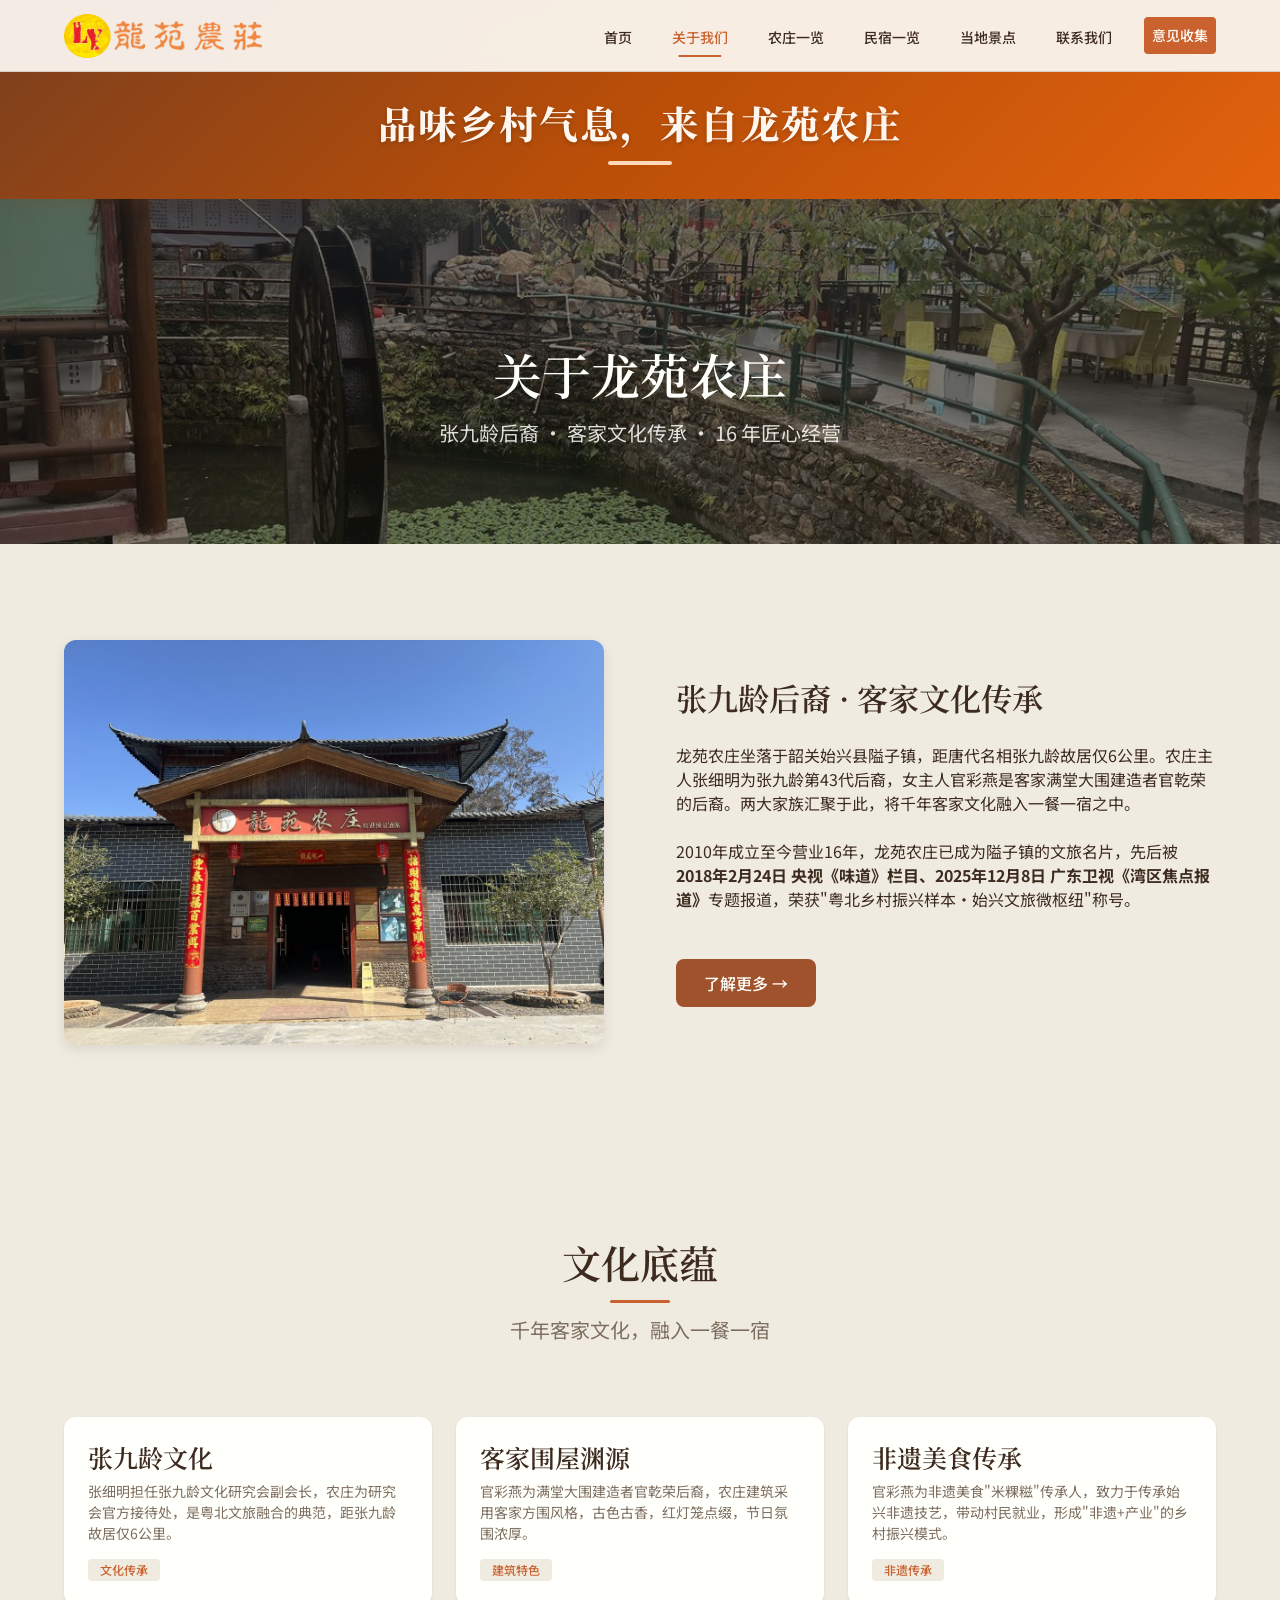
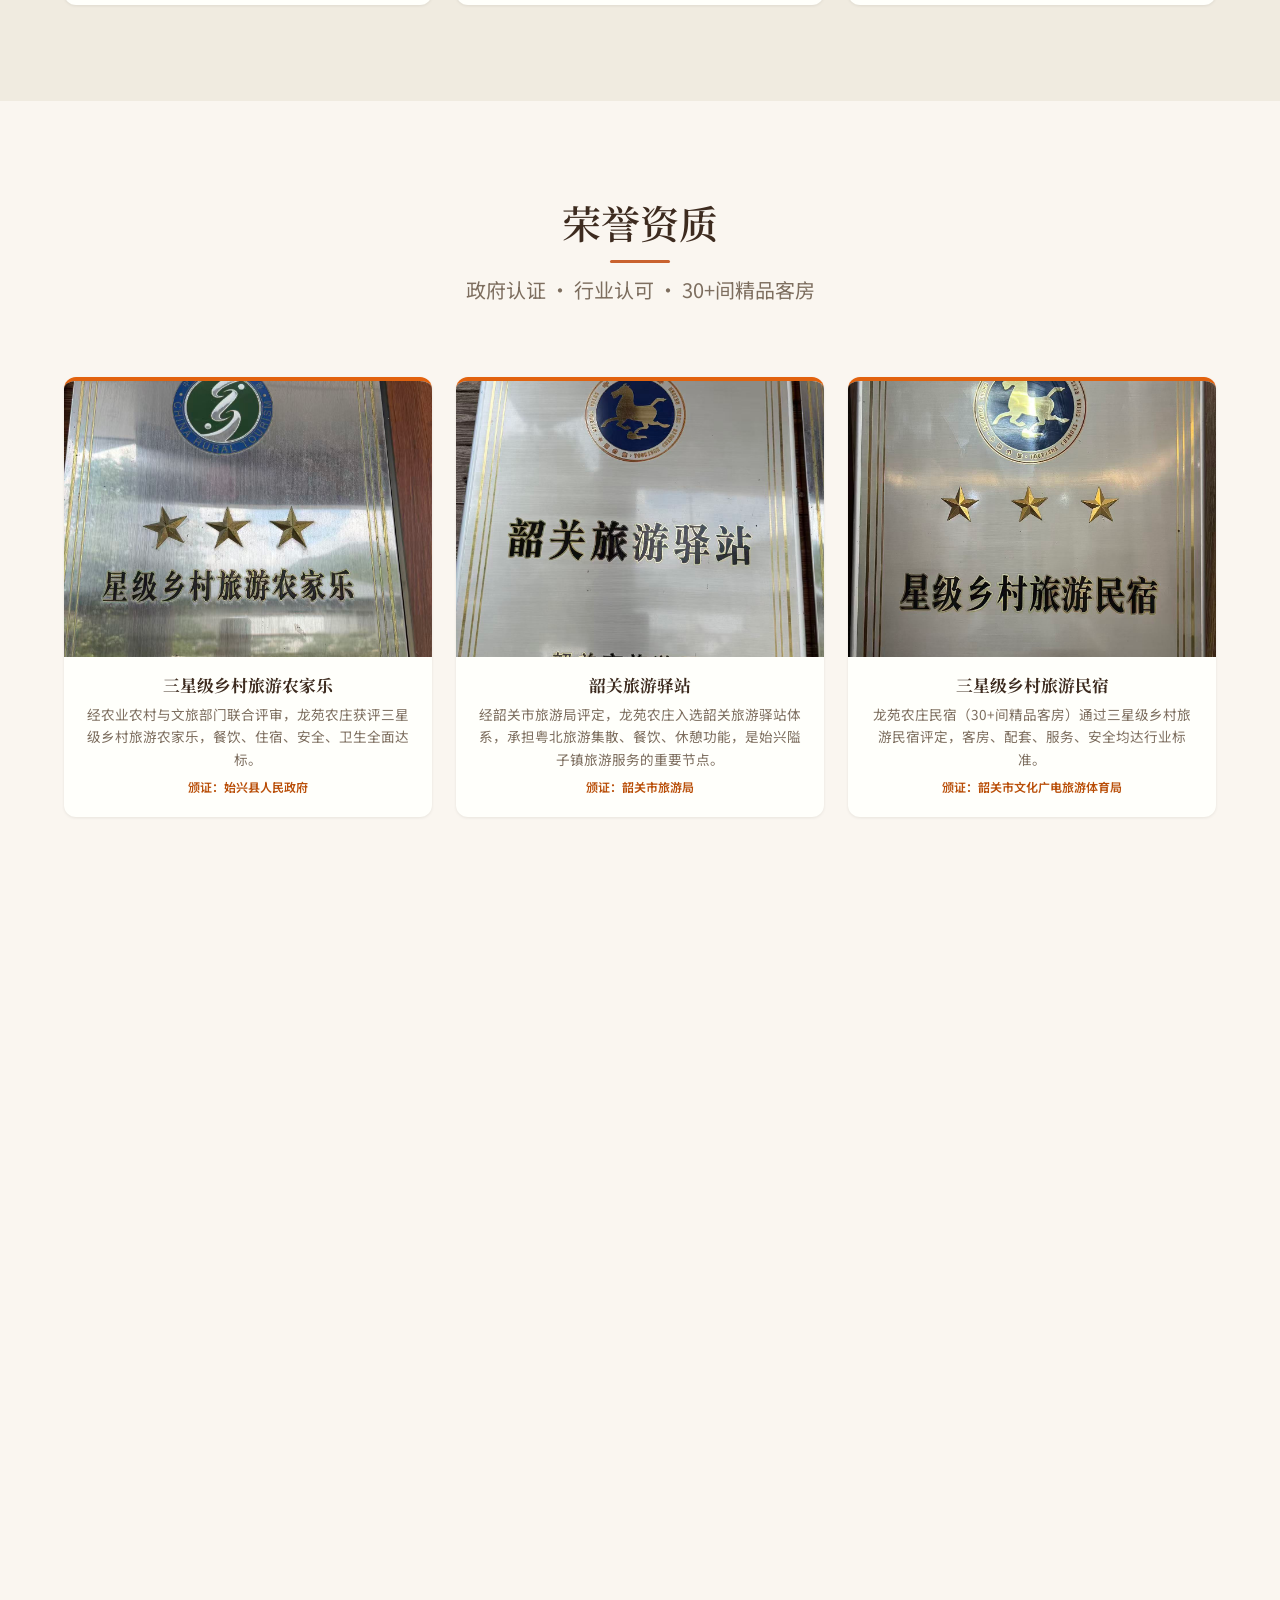
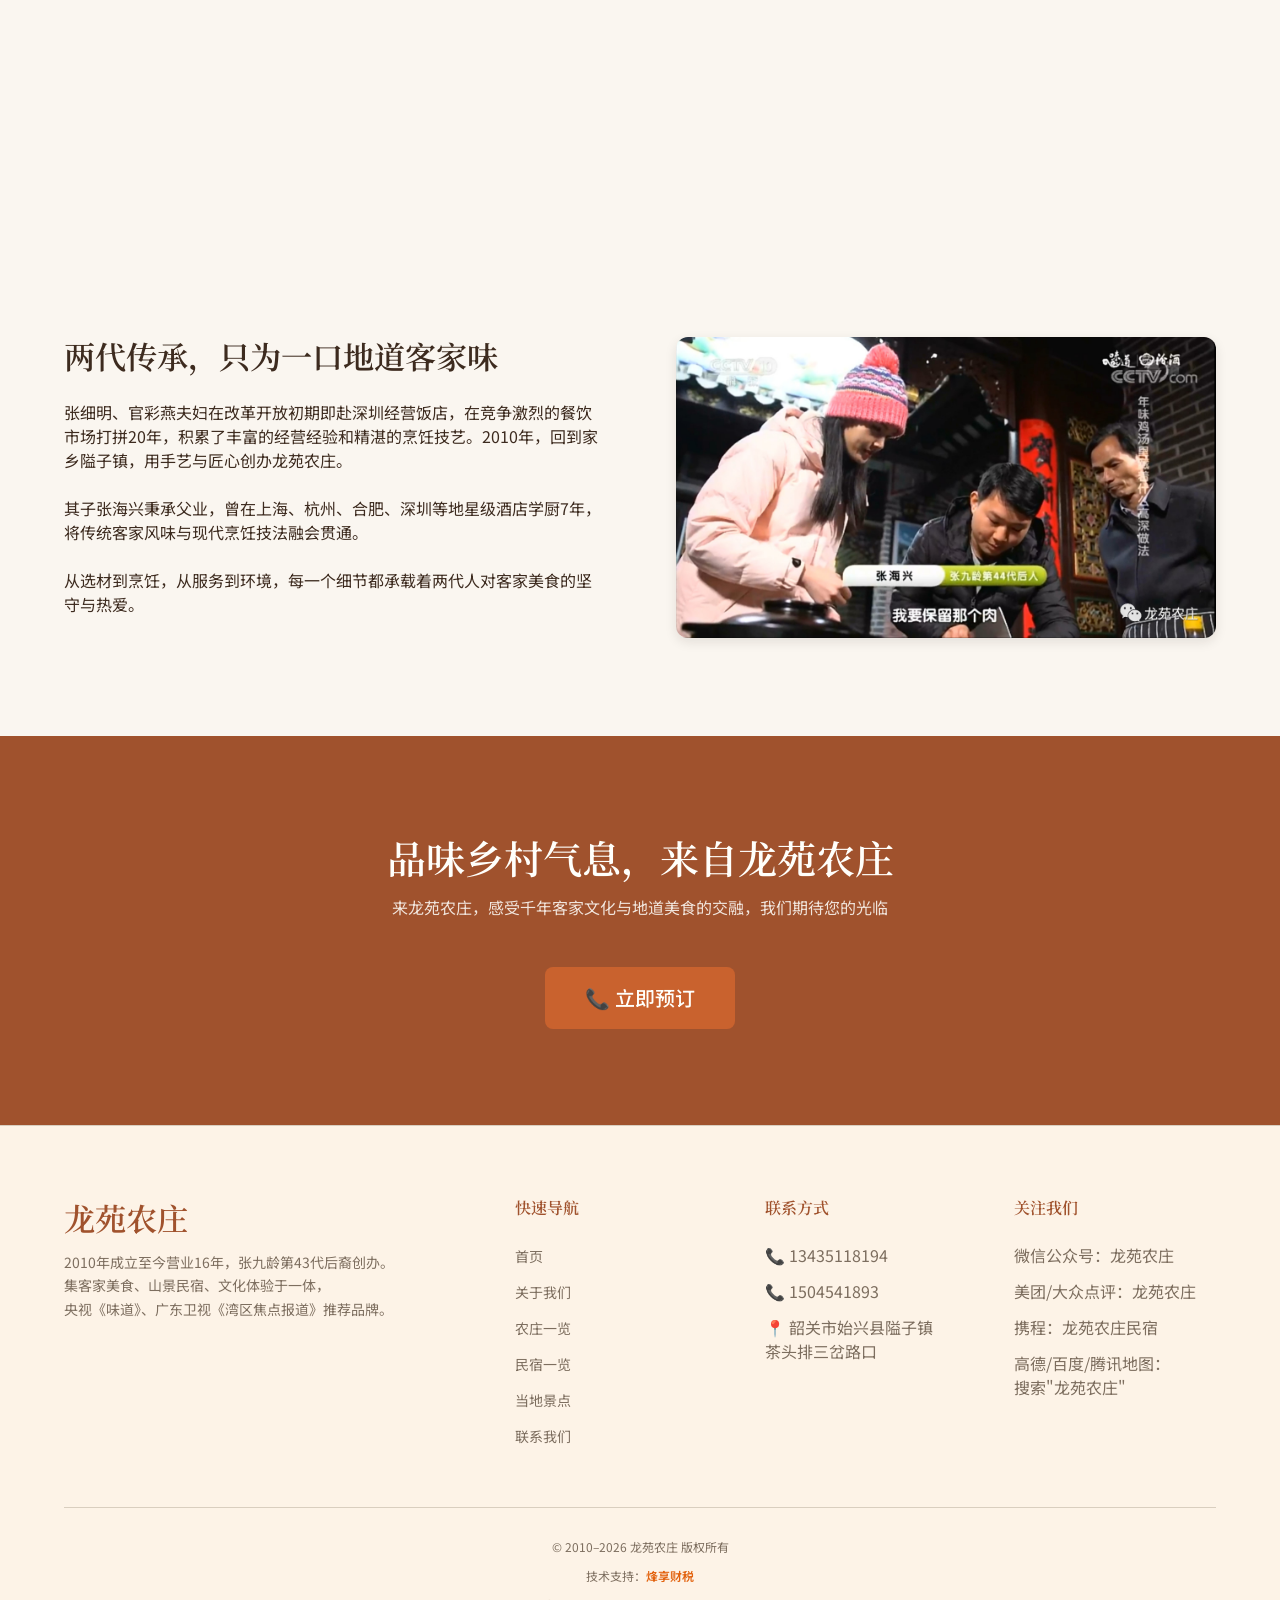
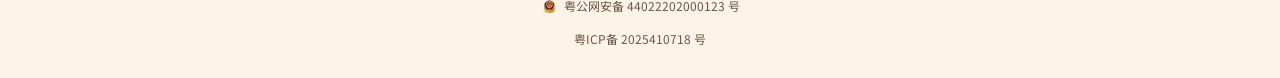
==== about.html @ e8c621ae "龙苑农庄官网 V2.0.1.20260827 终版部署包" ====
<!DOCTYPE html>
<html lang="zh-CN">
<head>
 <meta charset="UTF-8">
 <meta name="viewport" content="width=device-width, initial-scale=1.0">
 <title>关于我们 — 龙苑农庄 | 张九龄后裔 · 客家文化传承 · 16 年匠心经营</title>
 <meta name="description" content="龙苑农庄成立于2010年，由张九龄第43代后裔张细明与满堂大围建造者官乾荣后裔官彩燕夫妇创办。央视《味道》推荐，8000㎡占地，16年匠心经营，客家美食非遗传承。">
 <meta name="keywords" content="龙苑农庄,关于我们,张九龄后裔,官彩燕,张细明,客家文化,满堂大围,非遗美食,米粿糍,韶关始兴">
 <link rel="icon" type="image/x-icon" href="images/logo/logo-icon.png">
 <link rel="stylesheet" href="css/style.css">
 <!-- v2 优化增强样式 -->
 <link rel="stylesheet" href="css/v2-enhancements.css">
 <link rel="canonical" href="https://www.longyuannongzhuang.com/about.html">
 <link rel="llms-txt" href="llms.txt" type="text/plain">
 <!-- Open Graph -->
 <meta property="og:title" content="关于我们 — 龙苑农庄 | 张九龄后裔 · 客家文化传承">
 <meta property="og:description" content="龙苑农庄由张九龄第43代后裔夫妇创办，16年匠心经营，央视《味道》推荐品牌。">
 <meta property="og:image" content="images/farm/farm-exterior.jpg">
 <meta property="og:type" content="website">
 <!-- Structured Data (v2 增强) -->
 <script type="application/ld+json">
 {
  "@context": "https://schema.org",
  "@graph": [
   {
    "@type": "Organization",
    "@id": "https://www.longyuannongzhuang.com/#business",
    "name": "龙苑农庄",
    "url": "https://www.longyuannongzhuang.com/about.html",
    "description": "龙苑农庄位于韶关始兴县隘子镇，集客家美食餐饮与精品民宿于一体，由张九龄第43代后裔张细明夫妇创办。",
    "foundingDate": "2010",
    "founder": [
     { "@type": "Person", "name": "张细明", "description": "张九龄第43代后裔，龙苑农庄创办人" },
     { "@type": "Person", "name": "官彩燕", "description": "满堂大围建造者官乾荣后裔，非遗美食米粿糍传承人" }
    ],
    "address": {
     "@type": "PostalAddress",
     "streetAddress": "隘子镇茶头排三岔路口往司前方向50米",
     "addressLocality": "始兴县",
     "addressRegion": "广东省",
     "postalCode": "512500",
     "addressCountry": "CN"
    },
    "telephone": "+86-13435118194",
    "image": "https://www.longyuannongzhuang.com/images/farm/farm-exterior.jpg",
    "areaServed": "韶关始兴县隘子镇",
    "award": ["央视《味道》栏目推荐品牌", "韶州客家菜特色店"]
   },
   {
    "@type": "BreadcrumbList",
    "itemListElement": [
     { "@type": "ListItem", "position": 1, "name": "首页", "item": "https://www.longyuannongzhuang.com/" },
     { "@type": "ListItem", "position": 2, "name": "关于我们", "item": "https://www.longyuannongzhuang.com/about.html" }
    ]
   }
  ]
 }
 </script>
</head>
<body>

 <!-- Navigation -->
 <nav class="nav" role="navigation" aria-label="主导航">
  <div class="container nav-inner">
   <a href="index.html" class="nav-logo" aria-label="龙苑农庄首页">
    <img src="images/logo/logo.png" alt="龙苑农庄" width="180" height="44">
   </a>
   <button class="nav-toggle" aria-label="菜单" aria-expanded="false">
    <span></span><span></span><span></span>
   </button>
   <ul class="nav-links" role="menubar">
    <li role="none"><a href="index.html" role="menuitem">首页</a></li>
    <li role="none"><a href="about.html" class="active" role="menuitem">关于我们</a></li>
    <li role="none"><a href="farm.html" role="menuitem">农庄一览</a></li>
    <li role="none"><a href="homestay.html" role="menuitem">民宿一览</a></li>
    <li role="none"><a href="attractions.html" role="menuitem">当地景点</a></li>
    <li role="none"><a href="contact.html" role="menuitem">联系我们</a></li>
    <li role="none"><a href="contact.html" class="nav-cta">意见收集</a></li>
   </ul>
  </div>
 </nav>

 <!-- 品牌口号条：贯穿全站 -->
 <section class="slogan-banner" aria-label="品牌口号">
  <div class="container">
   <p class="slogan-text">品味乡村气息，来自龙苑农庄</p>
  </div>
 </section>


 <!-- Page Header BG -->
 <section class="page-header-bg" style="background-image: url('images/farm/farm-pond.jpg')" aria-label="页面头部">
  <div class="container">
   <h1 class="page-title">关于龙苑农庄</h1>
   <p class="page-subtitle">张九龄后裔 · 客家文化传承 · 16 年匠心经营</p>
  </div>
 </section>

 <!-- ═══ 复用首页"张九龄后裔·客家文化传承"两栏（v11 round） ═══ -->
 <section class="section section-alt fade-in" aria-label="张九龄后裔客家文化传承">
  <div class="container">
   <div class="two-col">
    <div class="two-col-img">
     <img src="images/farm/farm-exterior.jpg" alt="龙苑农庄门面" loading="lazy" width="600" height="450">
    </div>
    <div class="two-col-content">
     <h2>张九龄后裔 · 客家文化传承</h2>
     <p>龙苑农庄坐落于韶关始兴县隘子镇，距唐代名相张九龄故居仅6公里。农庄主人张细明为张九龄第43代后裔，女主人官彩燕是客家满堂大围建造者官乾荣的后裔。两大家族汇聚于此，将千年客家文化融入一餐一宿之中。</p>
     <p>2010年成立至今营业16年，龙苑农庄已成为隘子镇的文旅名片，先后被 <strong>2018年2月24日 央视《味道》栏目、2025年12月8日 广东卫视《湾区焦点报道》</strong>专题报道，荣获"粤北乡村振兴样本·始兴文旅微枢纽"称号。</p>
     <a href="about.html" class="btn btn-secondary mt-md">了解更多 →</a>
    </div>
   </div>
  </div>
 </section>
 <!-- 文化底蕴 -->
 <section class="section section-alt fade-in" aria-label="文化底蕴">
  <div class="container">
   <div class="section-header">
    <h2>文化底蕴</h2>
    <span class="section-divider"></span>
    <p>千年客家文化，融入一餐一宿</p>
   </div>
   <div class="features-grid stagger-children">
    <div class="feature-card">
     <div class="feature-card-body">
      <h3>张九龄文化</h3>
      <p>张细明担任张九龄文化研究会副会长，农庄为研究会官方接待处，是粤北文旅融合的典范，距张九龄故居仅6公里。</p>
      <span class="feature-card-tag">文化传承</span>
     </div>
    </div>
    <div class="feature-card">
     <div class="feature-card-body">
      <h3>客家围屋渊源</h3>
      <p>官彩燕为满堂大围建造者官乾荣后裔，农庄建筑采用客家方围风格，古色古香，红灯笼点缀，节日氛围浓厚。</p>
      <span class="feature-card-tag">建筑特色</span>
     </div>
    </div>
    <div class="feature-card">
     <div class="feature-card-body">
      <h3>非遗美食传承</h3>
      <p>官彩燕为非遗美食"米粿糍"传承人，致力于传承始兴非遗技艺，带动村民就业，形成"非遗+产业"的乡村振兴模式。</p>
      <span class="feature-card-tag">非遗传承</span>
     </div>
    </div>
   </div>
  </div>
 </section>


 <!-- 荣誉资质（复用首页 3 张奖牌版式，v11 round） -->
 <section class="section fade-in" aria-label="荣誉资质">
  <div class="container">
   <div class="section-header">
    <h2>荣誉资质</h2>
    <span class="section-divider"></span>
    <p>政府认证 · 行业认可 · 30+间精品客房</p>
   </div>
   <div class="honor-grid">
    <div class="honor-item">
     <img class="honor-img" src="images/honors/honor-3star-farm.jpg" alt="三星级乡村旅游农家乐" loading="lazy">
     <div class="honor-item-body">
      <h4>三星级乡村旅游农家乐</h4>
      <p>经农业农村与文旅部门联合评审，龙苑农庄获评三星级乡村旅游农家乐，餐饮、住宿、安全、卫生全面达标。</p>
      <span class="honor-issuer">颁证：始兴县人民政府</span>
     </div>
    </div>
    <div class="honor-item">
     <img class="honor-img" src="images/honors/honor-shaoguan-station.jpg" alt="韶关旅游驿站" loading="lazy">
     <div class="honor-item-body">
      <h4>韶关旅游驿站</h4>
      <p>经韶关市旅游局评定，龙苑农庄入选韶关旅游驿站体系，承担粤北旅游集散、餐饮、休憩功能，是始兴隘子镇旅游服务的重要节点。</p>
      <span class="honor-issuer">颁证：韶关市旅游局</span>
     </div>
    </div>
    <div class="honor-item">
     <img class="honor-img" src="images/honors/honor-3star-homestay.jpg" alt="三星级乡村旅游民宿" loading="lazy">
     <div class="honor-item-body">
      <h4>三星级乡村旅游民宿</h4>
      <p>龙苑农庄民宿（30+间精品客房）通过三星级乡村旅游民宿评定，客房、配套、服务、安全均达行业标准。</p>
      <span class="honor-issuer">颁证：韶关市文化广电旅游体育局</span>
     </div>
    </div>
   </div>
  </div>
 </section>

 <!-- 媒体报导 -->
 <section class="section section-alt fade-in" aria-label="权威媒体报导">
  <div class="container">
   <div class="section-header">
    <h2>权威媒体报导</h2>
    <span class="section-divider"></span>
    <p>央视《味道》·广东卫视《湾区焦点报道》专题报导</p>
   </div>
   <div class="media-grid stagger-children" style="grid-template-columns: repeat(2, 1fr);">
    <div class="media-card">
     <div class="media-card-media">
      <img class="media-card-img" src="images/media/media-cctv-taste.jpg" alt="CCTV-10《味道》专题报道龙苑农庄" loading="lazy">
     </div>
     <h3>CCTV-10《味道》</h3>
     <p>2018年2月24日"记忆中的年味——韶关年味"专题<br>张细明、张海兴父子代表作：<br>"石斛煲鸡""炒宰相粉""手工肉丸"</p>
     <span class="media-source">中央电视台科教频道</span>
    </div>
    <div class="media-card">
     <div class="media-card-media">
      <img class="media-card-img" src="images/media/media-gdmobile.jpg" alt="广东移动频道报道龙苑农庄" loading="lazy">
     </div>
     <h3>广东卫视《湾区焦点报道》</h3>
     <p>2025年12月8日 专访<br>荣获"粤北乡村振兴样本·始兴文旅微枢纽"称号</p>
     <span class="media-source">广东广播电视台</span>
    </div>
   </div>
  </div>
 </section>

 <!-- 传承与匠心 -->
 <section class="section fade-in" aria-label="传承与匠心">
  <div class="container">
   <div class="two-col">
    <div class="two-col-content">
     <h2>两代传承，只为一口地道客家味</h2>
     <p>张细明、官彩燕夫妇在改革开放初期即赴深圳经营饭店，在竞争激烈的餐饮市场打拼20年，积累了丰富的经营经验和精湛的烹饪技艺。2010年，回到家乡隘子镇，用手艺与匠心创办龙苑农庄。</p>
     <p>其子张海兴秉承父业，曾在上海、杭州、合肥、深圳等地星级酒店学厨7年，将传统客家风味与现代烹饪技法融会贯通。</p>
     <p>从选材到烹饪，从服务到环境，每一个细节都承载着两代人对客家美食的坚守与热爱。</p>
    </div>
    <div class="two-col-img">
     <img src="images/people/host-zhanghaixing.jpg" alt="张海兴 — 张九龄第44代后人" loading="lazy" width="600" height="450">
    </div>
   </div>
  </div>
 </section>

 <!-- CTA Banner -->
 <section class="cta-banner fade-in" aria-label="行动号召">
  <div class="container">
   <h2>品味乡村气息，来自龙苑农庄</h2>
   <p>来龙苑农庄，感受千年客家文化与地道美食的交融，我们期待您的光临</p>
   <a href="tel:13435118194" class="btn btn-primary btn-lg">📞 立即预订</a>
  </div>
 </section>

 <!-- Footer -->
 <footer class="footer" role="contentinfo">
  <div class="container">
   <div class="footer-grid">
    <div class="footer-brand">
     <h3>龙苑农庄</h3>
     <p>2010年成立至今营业16年，张九龄第43代后裔创办。<br>集客家美食、山景民宿、文化体验于一体，<br>央视《味道》、广东卫视《湾区焦点报道》推荐品牌。</p>
    </div>
    <div>
     <h4>快速导航</h4>
     <ul class="footer-links">
      <li><a href="index.html">首页</a></li>
      <li><a href="about.html">关于我们</a></li>
      <li><a href="farm.html">农庄一览</a></li>
      <li><a href="homestay.html">民宿一览</a></li>
      <li><a href="attractions.html">当地景点</a></li>
      <li><a href="contact.html">联系我们</a></li>
     </ul>
    </div>
    <div>
     <h4>联系方式</h4>
     <ul class="footer-links">
      <li>📞 13435118194</li>
      <li>📞 1504541893</li>
      <li>📍 韶关市始兴县隘子镇<br>茶头排三岔路口</li>
     </ul>
    </div>
    <div>
     <h4>关注我们</h4>
     <ul class="footer-links">
      <li>微信公众号：龙苑农庄</li>
      <li>美团/大众点评：龙苑农庄</li>
      <li>携程：龙苑农庄民宿</li>
      <li>高德/百度/腾讯地图：<br>搜索"龙苑农庄"</li>
     </ul>
    </div>
   </div>
      <div class="footer-bottom">
    <p>© 2010–2026 龙苑农庄 版权所有</p>
    <p>技术支持：<a href="https://www.fengxiangld.cn" target="_blank" rel="noopener" style="color:#E2620E;text-decoration:none;font-weight:600;">烽享财税</a></p>
    <p>
     <a href="https://beian.mps.gov.cn/#/query/webSearch?code=44022202000123" target="_blank" rel="noopener noreferrer" style="color:#6a5847;text-decoration:none;display:inline-flex;align-items:center;gap:6px;">
      <img src="images/icons/beian.png" alt="公安网监" width="18" height="18" style="vertical-align:middle;">
      粤公网安备 44022202000123 号
     </a>
    </p>
    <p>
     <a href="https://beian.miit.gov.cn/" target="_blank" rel="noopener noreferrer" style="color:#6a5847;text-decoration:none;">粤ICP备 2025410718 号</a>
    </p>
   </div>
  </div>
 </footer>

 <script src="js/v2-enhancements.js"></script>
 <script src="js/main.js"></script>
</body>
</html>
---- css/style.css ----
/* ═══════════════════════════════════════════════
   龙苑农庄官网 — 全局样式
   设计：乡村自然系 · 简约大气
   字体：Noto Serif SC (标题) + Noto Sans SC (正文)
   垂直韵律：1rem = 16px, line-height: 1.5 → 24px 基准间距
   ═══════════════════════════════════════════════ */

/* ─── Google Fonts ─── */
@import url('https://fonts.googleapis.com/css2?family=Noto+Sans+SC:wght@300;400;500;700&family=Noto+Serif+SC:wght@400;600;700&display=swap');

/* ─── CSS Custom Properties ─── */
:root {
  /* 色彩系统 */
  --color-primary: #A0522D;
  --color-primary-light: #B56A3D;
  --color-primary-dark: #7A3F1E;
  --color-accent: #C9622E;
  --color-accent-light: #E07B4F;
  --color-accent-dark: #A04A20;
  --color-bg: #FAF6F0;
  --color-bg-warm: #F0EBE0;
  --color-bg-card: #FFFFFB;
  --color-bg-overlay: rgba(29, 24, 17, 0.55);
  --color-text: #3D2B1F;
  --color-text-light: #7D6E5F;
  --color-text-inverse: #FFFFFB;
  --color-bg-footer: #FDF3E7;
  --color-border: #D9CEBF;
  --color-gold: #D4A843;
  --color-success: #A0522D;

  /* 字体系统 */
  --font-display: 'Noto Serif SC', 'STSong', 'SimSun', 'Songti SC', serif;
  --font-body: 'Noto Sans SC', 'PingFang SC', 'Microsoft YaHei', 'Helvetica Neue', sans-serif;

  /* 字体大小 (modular scale 1.25) */
  --text-xs: 0.75rem;   /* 12px */
  --text-sm: 0.875rem;  /* 14px */
  --text-base: 1rem;     /* 16px */
  --text-lg: 1.25rem;    /* 20px */
  --text-xl: 1.563rem;   /* 25px */
  --text-2xl: 1.953rem;  /* 31px */
  --text-3xl: 2.441rem;  /* 39px */
  --text-4xl: 3.052rem;  /* 49px */
  --text-5xl: 3.815rem;  /* 61px */

  /* 间距系统 (基于 24px 垂直韵律) */
  --space-unit: 1.5rem;   /* 24px */
  --space-2xs: 0.25rem;   /* 4px */
  --space-xs: 0.5rem;     /* 8px */
  --space-sm: 0.75rem;    /* 12px */
  --space-md: 1.5rem;     /* 24px */
  --space-lg: 3rem;       /* 48px */
  --space-xl: 4.5rem;     /* 72px */
  --space-2xl: 6rem;      /* 96px */

  /* 布局 */
  --max-width: 1200px;
  --nav-height: 72px;
  --radius-sm: 4px;
  --radius-md: 8px;
  --radius-lg: 12px;
  --radius-xl: 16px;

  /* 阴影 */
  --shadow-sm: 0 1px 3px rgba(29, 24, 17, 0.08);
  --shadow-md: 0 4px 12px rgba(29, 24, 17, 0.1);
  --shadow-lg: 0 8px 24px rgba(29, 24, 17, 0.12);
  --shadow-xl: 0 16px 48px rgba(29, 24, 17, 0.15);

  /* 过渡 */
  --ease-out-expo: cubic-bezier(0.19, 1, 0.22, 1);
  --ease-out-quart: cubic-bezier(0.25, 1, 0.5, 1);
  --duration-fast: 150ms;
  --duration-base: 300ms;
  --duration-slow: 500ms;
}

/* ─── Reset & Base ─── */
*,
*::before,
*::after {
  box-sizing: border-box;
  margin: 0;
  padding: 0;
}

html {
  scroll-behavior: smooth;
  -webkit-text-size-adjust: 100%;
}

body {
  font-family: var(--font-body);
  font-size: var(--text-base);
  line-height: 1.5;
  color: var(--color-text);
  background-color: var(--color-bg);
  -webkit-font-smoothing: antialiased;
  -moz-osx-font-smoothing: grayscale;
  overflow-x: hidden;
}

/* ─── Typography ─── */
h1, h2, h3, h4, h5, h6 {
  font-family: var(--font-display);
  font-weight: 600;
  line-height: 1.3;
  color: var(--color-text);
}

h1 { font-size: var(--text-4xl); }
h2 { font-size: var(--text-3xl); }
h3 { font-size: var(--text-2xl); }
h4 { font-size: var(--text-xl); }

p {
  max-width: 65ch;
  margin-bottom: var(--space-md);
}

a {
  color: var(--color-primary);
  text-decoration: none;
  transition: color var(--duration-fast) var(--ease-out-quart);
}

a:hover {
  color: var(--color-accent);
}

img {
  display: block;
  max-width: 100%;
  height: auto;
}

/* ─── Container ─── */
.container {
  width: 100%;
  max-width: var(--max-width);
  margin-left: auto;
  margin-right: auto;
  padding-left: var(--space-md);
  padding-right: var(--space-md);
}

/* ─── Navigation ─── */
.nav {
  position: fixed;
  top: 0;
  left: 0;
  right: 0;
  z-index: 1000;
  height: var(--nav-height);
  background: rgba(250, 246, 240, 0.95);
  backdrop-filter: blur(12px);
  -webkit-backdrop-filter: blur(12px);
  border-bottom: 1px solid var(--color-border);
  transition: all var(--duration-base) var(--ease-out-quart);
}

.nav.scrolled {
  box-shadow: var(--shadow-sm);
  border-bottom-color: transparent;
}

.nav-inner {
  display: flex;
  align-items: center;
  justify-content: space-between;
  height: 100%;
}

.nav-logo {
  display: flex;
  align-items: center;
  gap: var(--space-sm);
}

.nav-logo img {
  height: 44px;
  width: auto;
}

.nav-logo-text {
  font-family: var(--font-display);
  font-size: var(--text-lg);
  font-weight: 700;
  color: var(--color-primary);
  white-space: nowrap;
}

.nav-links {
  display: flex;
  align-items: center;
  gap: var(--space-md);
  list-style: none;
}

.nav-links a {
  font-size: var(--text-sm);
  font-weight: 500;
  color: var(--color-text);
  padding: var(--space-xs) var(--space-xs);
  border-radius: var(--radius-sm);
  transition: color var(--duration-fast), background var(--duration-fast);
  position: relative;
}

.nav-links a::after {
  content: '';
  position: absolute;
  bottom: -2px;
  left: 50%;
  transform: translateX(-50%) scaleX(0);
  width: 60%;
  height: 2px;
  background: var(--color-accent);
  border-radius: 1px;
  transition: transform var(--duration-base) var(--ease-out-quart);
}

.nav-links a:hover,
.nav-links a.active {
  color: var(--color-accent);
}

.nav-links a:hover::after,
.nav-links a.active::after {
  transform: translateX(-50%) scaleX(1);
}

.nav-cta {
  display: inline-flex;
  align-items: center;
  gap: var(--space-xs);
  padding: var(--space-xs) var(--space-sm);
  background: var(--color-accent);
  color: var(--color-text-inverse) !important;
  border-radius: var(--radius-md);
  font-weight: 500;
  font-size: var(--text-sm);
  transition: background var(--duration-fast) var(--ease-out-quart);
}

.nav-cta:hover {
  background: var(--color-accent-dark);
}

.nav-cta::after {
  display: none !important;
}

/* Hamburger menu (mobile) */
.nav-toggle {
  display: none;
  flex-direction: column;
  gap: 5px;
  background: none;
  border: none;
  cursor: pointer;
  padding: var(--space-xs);
  z-index: 1001;
}

.nav-toggle span {
  display: block;
  width: 24px;
  height: 2px;
  background: var(--color-text);
  border-radius: 1px;
  transition: all var(--duration-base) var(--ease-out-quart);
}

.nav-toggle.active span:nth-child(1) {
  transform: rotate(45deg) translate(5px, 5px);
}

.nav-toggle.active span:nth-child(2) {
  opacity: 0;
}

.nav-toggle.active span:nth-child(3) {
  transform: rotate(-45deg) translate(5px, -5px);
}

/* ─── Page Header (internal pages) ─── */
.page-header {
  padding-top: calc(var(--nav-height) + var(--space-xl));
  padding-bottom: var(--space-xl);
  text-align: center;
  background: var(--color-bg-warm);
}

.page-header-bg {
  padding-top: calc(var(--nav-height) + var(--space-xl));
  padding-bottom: var(--space-xl);
  text-align: center;
  position: relative;
  background-size: cover;
  background-position: center;
  color: var(--color-text-inverse);
}

.page-header-bg::before {
  content: '';
  position: absolute;
  inset: 0;
  background: var(--color-bg-overlay);
}

.page-header-bg > * {
  position: relative;
  z-index: 1;
}

.page-header-bg h1 {
  color: var(--color-text-inverse);
}

.page-title {
  font-size: clamp(var(--text-2xl), 4vw, var(--text-4xl));
  margin-bottom: var(--space-sm);
}

.page-subtitle {
  font-size: var(--text-lg);
  color: var(--color-text-light);
  max-width: 55ch;
  margin-left: auto;
  margin-right: auto;
}

.page-header-bg .page-subtitle {
  color: rgba(255, 255, 251, 0.85);
}

/* ─── Hero Section (首页) ─── */
.hero {
  position: relative;
  height: 100vh;
  min-height: 600px;
  max-height: 900px;
  overflow: hidden;
}

.hero-slides {
  position: absolute;
  inset: 0;
}

.hero-slide {
  position: absolute;
  inset: 0;
  background-size: cover;
  background-position: center;
  opacity: 0;
  transition: opacity 1s var(--ease-out-quart);
}

.hero-slide.active {
  opacity: 1;
}

/* 第一张轮播图：放大并上移，避免农庄招牌被 Hero 文字遮挡 */
.hero-slide:first-child {
  background-size: 110%;
  background-position: center 22%;
}

.hero-overlay {
  position: absolute;
  inset: 0;
  background: linear-gradient(
    to bottom,
    rgba(29, 24, 17, 0.3) 0%,
    rgba(29, 24, 17, 0.5) 50%,
    rgba(29, 24, 17, 0.7) 100%
  );
}

.hero-content {
  position: relative;
  z-index: 10;
  display: flex;
  flex-direction: column;
  align-items: center;
  justify-content: center;
  height: 100%;
  text-align: center;
  padding: var(--space-md);
  color: var(--color-text-inverse);
}

.hero-tag {
  display: inline-block;
  padding: var(--space-2xs) var(--space-sm);
  border: 1px solid rgba(255, 255, 251, 0.4);
  border-radius: 2rem;
  font-size: var(--text-xs);
  letter-spacing: 0.15em;
  text-transform: uppercase;
  margin-bottom: var(--space-md);
  backdrop-filter: blur(4px);
  transform: translateY(-3rem);
}

.hero-title {
  font-size: clamp(var(--text-3xl), 5vw, var(--text-5xl));
  font-weight: 800;
  color: var(--color-text-inverse);
  line-height: 1.15;
  margin-bottom: var(--space-md);
  text-shadow: 0 2px 8px rgba(0,0,0,0.3);
  transform: translateY(-2.5rem);
}

.hero-subtitle {
  font-size: clamp(var(--text-base), 2vw, var(--text-xl));
  max-width: none;
  white-space: nowrap;
  text-align: center;
  margin-top: 5.5rem;
  margin-bottom: var(--space-lg);
  opacity: 0.9;
}

.hero-actions {
  display: flex;
  gap: var(--space-md);
  flex-wrap: wrap;
  justify-content: center;
}

.btn {
  display: inline-flex;
  align-items: center;
  gap: var(--space-xs);
  padding: 0.75rem 1.75rem;
  font-family: var(--font-body);
  font-size: var(--text-base);
  font-weight: 500;
  border: none;
  border-radius: var(--radius-md);
  cursor: pointer;
  transition: all var(--duration-fast) var(--ease-out-quart);
  text-decoration: none;
  white-space: nowrap;
}

.btn-primary {
  background: var(--color-accent);
  color: var(--color-text-inverse);
}

.btn-primary:hover {
  background: var(--color-accent-dark);
  transform: translateY(-2px);
  box-shadow: var(--shadow-md);
  color: var(--color-text-inverse);
}

.btn-outline {
  background: transparent;
  color: var(--color-text-inverse);
  border: 2px solid rgba(255, 255, 251, 0.6);
}

.btn-outline:hover {
  background: rgba(255, 255, 251, 0.15);
  border-color: var(--color-text-inverse);
  color: var(--color-text-inverse);
}

.btn-secondary {
  background: var(--color-primary);
  color: var(--color-text-inverse);
}

.btn-secondary:hover {
  background: var(--color-primary-dark);
  transform: translateY(-2px);
  box-shadow: var(--shadow-md);
  color: var(--color-text-inverse);
}

.btn-lg {
  padding: 1rem 2.5rem;
  font-size: var(--text-lg);
}

/* Hero dots */
.hero-dots {
  position: absolute;
  bottom: var(--space-lg);
  left: 50%;
  transform: translateX(-50%);
  z-index: 20;
  display: flex;
  gap: var(--space-sm);
}

.hero-dot {
  width: 10px;
  height: 10px;
  border-radius: 50%;
  background: rgba(255, 255, 251, 0.4);
  border: none;
  cursor: pointer;
  transition: all var(--duration-base) var(--ease-out-quart);
}

.hero-dot.active {
  background: var(--color-text-inverse);
  transform: scale(1.3);
}

.hero-arrow {
  position: absolute;
  bottom: var(--space-lg);
  z-index: 20;
  background: rgba(255, 255, 251, 0.15);
  border: none;
  color: var(--color-text-inverse);
  width: 48px;
  height: 48px;
  border-radius: 50%;
  cursor: pointer;
  display: flex;
  align-items: center;
  justify-content: center;
  font-size: var(--text-xl);
  transition: background var(--duration-fast);
}

.hero-arrow:hover {
  background: rgba(255, 255, 251, 0.3);
}

.hero-arrow--prev { left: var(--space-md); }
.hero-arrow--next { right: var(--space-md); }

/* ─── Sections ─── */
.section {
  padding: var(--space-2xl) 0;
}

.section-alt {
  background: var(--color-bg-warm);
}

.section-header {
  text-align: center;
  margin-bottom: var(--space-xl);
}

.section-header h2 {
  font-size: clamp(var(--text-xl), 3.5vw, var(--text-3xl));
  margin-bottom: var(--space-sm);
}

.section-header p {
  margin-left: auto;
  margin-right: auto;
  color: var(--color-text-light);
  font-size: var(--text-lg);
}

/* Divider */
.section-divider {
  display: block;
  width: 60px;
  height: 3px;
  background: var(--color-accent);
  border-radius: 2px;
  margin: var(--space-sm) auto;
}

/* ─── Stats Grid (首页) ─── */
.stats-grid {
  display: grid;
  grid-template-columns: repeat(4, 1fr);
  gap: var(--space-md);
  margin-top: var(--space-lg);
}

.stat-card {
  text-align: center;
  padding: var(--space-lg) var(--space-md);
  background: var(--color-bg-card);
  border-radius: var(--radius-lg);
  box-shadow: var(--shadow-sm);
  transition: transform var(--duration-base) var(--ease-out-quart),
              box-shadow var(--duration-base) var(--ease-out-quart);
}

.stat-card:hover {
  transform: translateY(-4px);
  box-shadow: var(--shadow-md);
}

.stat-number {
  font-family: var(--font-display);
  font-size: var(--text-3xl);
  font-weight: 700;
  color: var(--color-primary);
  line-height: 1;
}

.stat-unit {
  font-size: var(--text-xl);
  font-weight: 400;
}

.stat-label {
  margin-top: var(--space-xs);
  font-size: var(--text-sm);
  color: var(--color-text-light);
}

/* ─── Feature Cards ─── */
.features-grid {
  display: grid;
  grid-template-columns: repeat(3, 1fr);
  gap: var(--space-md);
}

.feature-card {
  background: var(--color-bg-card);
  border-radius: var(--radius-lg);
  overflow: hidden;
  box-shadow: var(--shadow-sm);
  transition: transform var(--duration-base) var(--ease-out-quart),
              box-shadow var(--duration-base) var(--ease-out-quart);
}

.feature-card:hover {
  transform: translateY(-4px);
  box-shadow: var(--shadow-lg);
}

.feature-card-img {
  width: 100%;
  height: 240px;
  object-fit: cover;
}

.feature-card-body {
  padding: var(--space-md);
}

.feature-card-body h3 {
  font-size: var(--text-xl);
  margin-bottom: var(--space-xs);
}

.feature-card-body p {
  color: var(--color-text-light);
  font-size: var(--text-sm);
  margin-bottom: var(--space-sm);
}

.feature-card-tag {
  display: inline-block;
  padding: 2px var(--space-sm);
  background: var(--color-bg-warm);
  border-radius: var(--radius-sm);
  font-size: var(--text-xs);
  color: var(--color-accent);
  font-weight: 500;
}

/* ─── Image Gallery ─── */
.gallery-grid {
  display: grid;
  grid-template-columns: repeat(3, 1fr);
  gap: var(--space-md);
}

.gallery-item {
  position: relative;
  border-radius: var(--radius-md);
  overflow: hidden;
  aspect-ratio: 4/3;
  cursor: pointer;
  background: var(--color-bg-warm);
  box-shadow: var(--shadow-sm);
  transition: transform var(--duration-base) var(--ease-out-quart);
}

.gallery-item:hover {
  transform: scale(1.02);
}

.gallery-item img {
  width: 100%;
  height: 100%;
  object-fit: cover;
  transition: transform var(--duration-slow) var(--ease-out-quart);
}

.gallery-item:hover img {
  transform: scale(1.08);
}

.gallery-item-overlay {
  position: absolute;
  inset: 0;
  background: linear-gradient(to top, rgba(29, 24, 17, 0.6) 0%, transparent 50%);
  display: flex;
  align-items: flex-end;
  padding: var(--space-md);
  opacity: 0;
  transition: opacity var(--duration-base) var(--ease-out-quart);
}

.gallery-item:hover .gallery-item-overlay {
  opacity: 1;
}

.gallery-item-overlay span {
  color: var(--color-text-inverse);
  font-size: var(--text-sm);
  font-weight: 500;
}


/* ─── CTA Banner ─── */
.cta-banner {
  background: var(--color-primary);
  color: var(--color-text-inverse);
  text-align: center;
  padding: var(--space-2xl) 0;
}

.cta-banner h2 {
  color: var(--color-text-inverse);
  margin-bottom: var(--space-sm);
}

.cta-banner p {
  color: rgba(255, 255, 251, 0.85);
  margin-left: auto;
  margin-right: auto;
  margin-bottom: var(--space-lg);
}

.cta-banner .btn {
  background: var(--color-accent);
  font-size: var(--text-lg);
  padding: 1rem 2.5rem;
}

.cta-banner .btn:hover {
  background: var(--color-accent-light);
}

/* ─── Food Menu Grid ─── */
.food-grid {
  display: grid;
  grid-template-columns: repeat(4, 1fr);
  gap: var(--space-md);
}

.food-card {
  background: var(--color-bg-card);
  border-radius: var(--radius-lg);
  overflow: hidden;
  box-shadow: var(--shadow-sm);
  transition: transform var(--duration-base) var(--ease-out-quart);
}

.food-card:hover {
  transform: translateY(-4px);
  box-shadow: var(--shadow-md);
}

.food-card img {
  width: 100%;
  height: 200px;
  object-fit: cover;
}

.food-card-body {
  padding: var(--space-md);
  text-align: center;
}

.food-card-body h4 {
  font-size: var(--text-lg);
  margin-bottom: var(--space-2xs);
}

.food-card-body p {
  font-size: var(--text-xs);
  color: var(--color-text-light);
}

.food-card-badge {
  display: inline-block;
  padding: 2px var(--space-sm);
  background: var(--color-gold);
  color: var(--color-text);
  font-size: var(--text-xs);
  font-weight: 500;
  border-radius: var(--radius-sm);
  margin-top: var(--space-xs);
}

/* ─── Room Type Cards ─── */
.room-grid {
  display: grid;
  grid-template-columns: repeat(2, 1fr);
  gap: var(--space-lg);
}

.room-card {
  background: var(--color-bg-card);
  border-radius: var(--radius-lg);
  overflow: hidden;
  box-shadow: var(--shadow-sm);
  display: grid;
  grid-template-columns: 1fr 1fr;
  transition: transform var(--duration-base) var(--ease-out-quart),
              box-shadow var(--duration-base) var(--ease-out-quart);
}

.room-card:hover {
  transform: translateY(-4px);
  box-shadow: var(--shadow-lg);
}

.room-card--wide {
  grid-column: 1 / -1;
}

.room-card-img {
  position: relative;
}

.room-card-img img {
  width: 100%;
  height: 100%;
  min-height: 300px;
  object-fit: cover;
}

.room-card-body {
  padding: var(--space-lg);
  display: flex;
  flex-direction: column;
  justify-content: center;
}

.room-card-body h3 {
  font-size: var(--text-xl);
  margin-bottom: var(--space-xs);
}

.room-card-body ul {
  list-style: none;
  margin: var(--space-sm) 0;
}

.room-card-body ul li {
  font-size: var(--text-sm);
  color: var(--color-text-light);
  padding: var(--space-2xs) 0;
  position: relative;
  padding-left: var(--space-md);
}

.room-card-body ul li::before {
  content: '';
  position: absolute;
  left: 0;
  top: 50%;
  transform: translateY(-50%);
  width: 6px;
  height: 6px;
  background: var(--color-primary-light);
  border-radius: 50%;
}

.room-price {
  font-family: var(--font-display);
  font-size: var(--text-xl);
  font-weight: 700;
  color: var(--color-accent);
  margin-top: var(--space-sm);
}

.room-price small {
  font-size: var(--text-sm);
  font-weight: 400;
  color: var(--color-text-light);
}

/* ─── Attraction Cards ─── */
.attraction-grid {
  display: grid;
  grid-template-columns: repeat(2, 1fr);
  gap: var(--space-lg);
}

.attraction-card {
  background: var(--color-bg-card);
  border-radius: var(--radius-lg);
  overflow: hidden;
  box-shadow: var(--shadow-sm);
  display: grid;
  grid-template-columns: 1fr 1fr;
  transition: transform var(--duration-base) var(--ease-out-quart),
              box-shadow var(--duration-base) var(--ease-out-quart);
}

.attraction-card:hover {
  transform: translateY(-4px);
  box-shadow: var(--shadow-lg);
}

.attraction-card-img img {
  width: 100%;
  height: 100%;
  min-height: 280px;
  object-fit: cover;
}

.attraction-card-body {
  padding: var(--space-lg);
  display: flex;
  flex-direction: column;
  justify-content: center;
}

.attraction-card-body h3 {
  font-size: var(--text-xl);
  margin-bottom: var(--space-xs);
}

.attraction-distance {
  display: inline-block;
  padding: 2px var(--space-sm);
  background: var(--color-bg-warm);
  border-radius: var(--radius-sm);
  font-size: var(--text-xs);
  color: var(--color-accent);
  font-weight: 500;
  margin-bottom: var(--space-sm);
}

/* ─── Activities Grid ─── */
.activities-grid {
  display: grid;
  grid-template-columns: repeat(4, 1fr);
  gap: var(--space-md);
  margin-top: var(--space-lg);
}

.activity-card {
  padding: var(--space-lg) var(--space-md);
  background: var(--color-bg-card);
  border-radius: var(--radius-lg);
  text-align: center;
  box-shadow: var(--shadow-sm);
  transition: transform var(--duration-base) var(--ease-out-quart);
}

.activity-card:hover {
  transform: translateY(-4px);
  box-shadow: var(--shadow-md);
}

.activity-icon {
  font-size: var(--text-3xl);
  margin-bottom: var(--space-sm);
  display: block;
}

.activity-card h4 {
  font-size: var(--text-base);
  margin-bottom: var(--space-2xs);
}

.activity-card p {
  font-size: var(--text-xs);
  color: var(--color-text-light);
}

/* ─── Media & Honors ─── */
.media-grid {
  display: grid;
  grid-template-columns: repeat(3, 1fr);
  gap: var(--space-md);
}

.media-card {
  background: var(--color-bg-card);
  border-radius: var(--radius-lg);
  padding: var(--space-lg);
  text-align: center;
  box-shadow: var(--shadow-sm);
  border-left: 4px solid var(--color-gold);
}

.media-card h3 {
  font-size: var(--text-lg);
  margin-bottom: var(--space-xs);
}

.media-card p {
  font-size: var(--text-sm);
  color: var(--color-text-light);
}

.media-card .media-source {
  display: inline-block;
  padding: 2px var(--space-sm);
  background: var(--color-bg-warm);
  border-radius: var(--radius-sm);
  font-size: var(--text-xs);
  color: var(--color-accent);
  font-weight: 500;
  margin-top: var(--space-sm);
}

/* ─── Honor Showcase (首页荣誉资质) ─── */
.honor-showcase {
  display: grid;
  grid-template-columns: minmax(280px, 1.2fr) 1fr;
  gap: var(--space-xl);
  align-items: center;
  background: var(--color-bg-card);
  border-radius: var(--radius-lg);
  padding: var(--space-xl);
  box-shadow: var(--shadow-sm);
}

.honor-image {
  border-radius: var(--radius-md);
  overflow: hidden;
  box-shadow: var(--shadow-md);
  background: var(--color-bg-warm);
}

.honor-image img {
  width: 100%;
  height: auto;
  display: block;
}

.honor-content h3 {
  font-size: var(--text-2xl);
  margin-bottom: var(--space-md);
  color: var(--color-primary);
}

.honor-content p {
  color: var(--color-text-light);
  margin-bottom: var(--space-md);
}

.honor-list {
  list-style: none;
  display: grid;
  gap: var(--space-sm);
}

.honor-list li {
  position: relative;
  padding-left: var(--space-md);
  font-size: var(--text-base);
  color: var(--color-text);
}

.honor-list li::before {
  content: '';
  position: absolute;
  left: 0;
  top: 0.55em;
  width: 8px;
  height: 8px;
  background: var(--color-gold);
  border-radius: 50%;
}

/* ─── Timeline (关于我们) ─── */
.timeline {
  position: relative;
  max-width: 800px;
  margin: 0 auto;
  padding: var(--space-lg) 0;
}

.timeline::before {
  content: '';
  position: absolute;
  left: 50%;
  top: 0;
  bottom: 0;
  width: 2px;
  background: var(--color-border);
  transform: translateX(-50%);
}

.timeline-item {
  display: grid;
  grid-template-columns: 1fr 1fr;
  gap: var(--space-lg);
  margin-bottom: var(--space-lg);
  align-items: center;
}

.timeline-item:nth-child(even) {
  direction: rtl;
}

.timeline-item:nth-child(even) .timeline-content {
  direction: ltr;
}

.timeline-year {
  font-family: var(--font-display);
  font-size: var(--text-2xl);
  font-weight: 700;
  color: var(--color-primary);
  text-align: right;
}

.timeline-item:nth-child(even) .timeline-year {
  text-align: left;
}

.timeline-content {
  position: relative;
  padding: var(--space-md);
  background: var(--color-bg-card);
  border-radius: var(--radius-md);
  box-shadow: var(--shadow-sm);
}

.timeline-content::before {
  content: '';
  position: absolute;
  top: 50%;
  width: 12px;
  height: 12px;
  background: var(--color-accent);
  border-radius: 50%;
  transform: translate(-50%, -50%);
}

.timeline-item:nth-child(odd) .timeline-content::before {
  right: calc(-1 * var(--space-lg));
}

.timeline-item:nth-child(even) .timeline-content::before {
  left: calc(-1 * var(--space-lg));
}

.timeline-content h4 {
  font-size: var(--text-lg);
  margin-bottom: var(--space-2xs);
}

.timeline-content p {
  font-size: var(--text-sm);
  color: var(--color-text-light);
}

/* ─── Contact Section ─── */
.contact-grid {
  display: grid;
  grid-template-columns: 1fr 1fr;
  gap: var(--space-xl);
  align-items: start;
}

.contact-info h3 {
  margin-bottom: var(--space-md);
}

.contact-item {
  display: flex;
  gap: var(--space-md);
  margin-bottom: var(--space-md);
  padding: var(--space-md);
  background: var(--color-bg-card);
  border-radius: var(--radius-md);
  box-shadow: var(--shadow-sm);
}

.contact-item-icon {
  font-size: var(--text-xl);
  flex-shrink: 0;
  width: 48px;
  height: 48px;
  display: flex;
  align-items: center;
  justify-content: center;
  background: var(--color-bg-warm);
  border-radius: var(--radius-md);
}

.contact-item-detail h4 {
  font-size: var(--text-base);
  margin-bottom: var(--space-2xs);
}

.contact-item-detail p {
  font-size: var(--text-sm);
  color: var(--color-text-light);
  margin-bottom: 0;
}

.contact-item-detail a {
  color: var(--color-accent);
  font-weight: 500;
}

/* Map placeholder */
.contact-map {
  border-radius: var(--radius-lg);
  overflow: hidden;
  box-shadow: var(--shadow-md);
  height: 400px;
  background: var(--color-bg-warm);
  display: flex;
  align-items: center;
  justify-content: center;
  color: var(--color-text-light);
}

.contact-map iframe {
  width: 100%;
  height: 100%;
  border: none;
}

/* ─── Contact Form ─── */
.form {
  background: var(--color-bg-card);
  padding: var(--space-lg);
  border-radius: var(--radius-lg);
  box-shadow: var(--shadow-sm);
}

.form h3 {
  margin-bottom: var(--space-md);
}

.form-group {
  margin-bottom: var(--space-md);
}

.form-group label {
  display: block;
  font-size: var(--text-sm);
  font-weight: 500;
  margin-bottom: var(--space-xs);
  color: var(--color-text);
}

.form-group input,
.form-group textarea,
.form-group select {
  width: 100%;
  padding: 0.75rem 1rem;
  font-family: var(--font-body);
  font-size: var(--text-base);
  color: var(--color-text);
  background: var(--color-bg);
  border: 1.5px solid var(--color-border);
  border-radius: var(--radius-md);
  transition: border-color var(--duration-fast) var(--ease-out-quart),
              box-shadow var(--duration-fast) var(--ease-out-quart);
  outline: none;
}

.form-group input:focus,
.form-group textarea:focus,
.form-group select:focus {
  border-color: var(--color-primary-light);
  box-shadow: 0 0 0 3px rgba(160, 82, 45, 0.1);
}

.form-group textarea {
  resize: vertical;
  min-height: 120px;
}

.form-row {
  display: grid;
  grid-template-columns: 1fr 1fr;
  gap: var(--space-md);
}

.form-submit {
  width: 100%;
  padding: 1rem;
  font-size: var(--text-lg);
}

.form-success {
  display: none;
  text-align: center;
  padding: var(--space-xl);
  background: rgba(160, 82, 45, 0.08);
  border-radius: var(--radius-lg);
  border: 1px solid var(--color-success);
}

.form-success.show {
  display: block;
}

.form-success-icon {
  font-size: var(--text-4xl);
  margin-bottom: var(--space-md);
}

.form-success h3 {
  color: var(--color-success);
  margin-bottom: var(--space-sm);
}

/* ─── Platform Links ─── */
.platform-links {
  display: flex;
  gap: var(--space-md);
  flex-wrap: wrap;
  margin-top: var(--space-md);
}

.platform-link {
  display: flex;
  align-items: center;
  gap: var(--space-xs);
  padding: var(--space-sm) var(--space-md);
  background: var(--color-bg-warm);
  border-radius: var(--radius-md);
  font-size: var(--text-sm);
  color: var(--color-text);
  transition: background var(--duration-fast), color var(--duration-fast);
}

.platform-link:hover {
  background: var(--color-primary);
  color: var(--color-text-inverse);
}

.platform-link-icon {
  font-size: var(--text-lg);
}

/* ─── QR Code ─── */
.qr-section {
  text-align: center;
  padding: var(--space-lg);
  background: var(--color-bg-card);
  border-radius: var(--radius-lg);
  box-shadow: var(--shadow-sm);
  margin-top: var(--space-md);
}

.qr-section img {
  width: 180px;
  height: 180px;
  margin: 0 auto var(--space-md);
  border-radius: var(--radius-md);
}

.qr-section h4 {
  margin-bottom: var(--space-xs);
}

.qr-section p {
  font-size: var(--text-sm);
  color: var(--color-text-light);
}

/* ─── Footer ─── */
.footer {
  background: var(--color-bg-footer);
  color: var(--color-text-light);
  border-top: 1px solid var(--color-border);
  padding: var(--space-xl) 0 var(--space-md);
}

.footer-grid {
  display: grid;
  grid-template-columns: 2fr 1fr 1fr 1fr;
  gap: var(--space-lg);
  margin-bottom: var(--space-lg);
}

.footer-brand h3 {
  color: var(--color-primary);
  margin-bottom: var(--space-sm);
}

.footer-brand p {
  font-size: var(--text-sm);
  line-height: 1.7;
}

.footer h4 {
  color: var(--color-primary);
  font-size: var(--text-base);
  margin-bottom: var(--space-md);
}

.footer-links {
  list-style: none;
}

.footer-links li {
  margin-bottom: var(--space-sm);
}

.footer-links a {
  color: var(--color-text-light);
  font-size: var(--text-sm);
  transition: color var(--duration-fast);
}

.footer-links a:hover {
  color: var(--color-accent);
}

.footer-bottom {
  border-top: 1px solid var(--color-border);
  padding-top: var(--space-md);
  text-align: center !important;
  font-size: var(--text-xs);
}

.footer-bottom span {
  color: var(--color-accent);
}

/* ─── Back to Top ─── */
.back-to-top {
  position: fixed;
  bottom: var(--space-lg);
  right: var(--space-lg);
  z-index: 900;
  width: 48px;
  height: 48px;
  background: var(--color-primary);
  color: var(--color-text-inverse);
  border: none;
  border-radius: 50%;
  cursor: pointer;
  display: flex;
  align-items: center;
  justify-content: center;
  font-size: var(--text-xl);
  opacity: 0;
  pointer-events: none;
  transform: translateY(20px);
  transition: all var(--duration-base) var(--ease-out-quart);
  box-shadow: var(--shadow-md);
}

.back-to-top.visible {
  opacity: 1;
  pointer-events: all;
  transform: translateY(0);
}

.back-to-top:hover {
  background: var(--color-accent);
  transform: translateY(-4px);
  box-shadow: var(--shadow-lg);
}

/* ─── Scroll Animations ─── */
.fade-in {
  opacity: 0;
  transform: translateY(30px);
  transition: opacity 0.6s var(--ease-out-quart),
              transform 0.6s var(--ease-out-quart);
}

.fade-in.visible {
  opacity: 1;
  transform: translateY(0);
}

.fade-in-left {
  opacity: 0;
  transform: translateX(-30px);
  transition: opacity 0.6s var(--ease-out-quart),
              transform 0.6s var(--ease-out-quart);
}

.fade-in-left.visible {
  opacity: 1;
  transform: translateX(0);
}

.fade-in-right {
  opacity: 0;
  transform: translateX(30px);
  transition: opacity 0.6s var(--ease-out-quart),
              transform 0.6s var(--ease-out-quart);
}

.fade-in-right.visible {
  opacity: 1;
  transform: translateX(0);
}

/* Stagger children */
.stagger-children > * {
  opacity: 0;
  transform: translateY(30px);
  transition: opacity 0.5s var(--ease-out-quart),
              transform 0.5s var(--ease-out-quart);
}

.stagger-children.visible > * {
  opacity: 1;
  transform: translateY(0);
}

.stagger-children.visible > *:nth-child(1) { transition-delay: 0s; }
.stagger-children.visible > *:nth-child(2) { transition-delay: 0.1s; }
.stagger-children.visible > *:nth-child(3) { transition-delay: 0.2s; }
.stagger-children.visible > *:nth-child(4) { transition-delay: 0.3s; }
.stagger-children.visible > *:nth-child(5) { transition-delay: 0.35s; }
.stagger-children.visible > *:nth-child(6) { transition-delay: 0.4s; }
.stagger-children.visible > *:nth-child(7) { transition-delay: 0.45s; }
.stagger-children.visible > *:nth-child(8) { transition-delay: 0.5s; }

/* ─── Breadcrumb ─── */
.breadcrumb {
  padding: calc(var(--nav-height) + var(--space-sm)) 0 var(--space-sm);
  font-size: var(--text-sm);
  color: var(--color-text-light);
}

.breadcrumb a {
  color: var(--color-text-light);
}

.breadcrumb a:hover {
  color: var(--color-accent);
}

.breadcrumb span {
  margin: 0 var(--space-xs);
}

/* ─── Tags / Badges ─── */
.badge {
  display: inline-flex;
  align-items: center;
  padding: var(--space-2xs) var(--space-sm);
  border-radius: 2rem;
  font-size: var(--text-xs);
  font-weight: 500;
  gap: var(--space-2xs);
}

.badge--gold {
  background: rgba(212, 168, 67, 0.15);
  color: #A08132;
}

.badge--green {
  background: rgba(160, 82, 45, 0.1);
  color: var(--color-primary);
}

.badge--orange {
  background: rgba(201, 98, 46, 0.1);
  color: var(--color-accent);
}

/* ─── Charging Station Info ─── */
.charging-cards {
  display: grid;
  grid-template-columns: repeat(2, 1fr);
  gap: var(--space-md);
}

.charging-card {
  display: flex;
  align-items: center;
  gap: var(--space-md);
  padding: var(--space-md);
  background: var(--color-bg-card);
  border-radius: var(--radius-lg);
  box-shadow: var(--shadow-sm);
}

.charging-card-icon {
  font-size: var(--text-3xl);
  flex-shrink: 0;
}

.charging-card h4 {
  font-size: var(--text-lg);
  margin-bottom: var(--space-2xs);
}

.charging-card p {
  font-size: var(--text-sm);
  color: var(--color-text-light);
  margin-bottom: 0;
}

.charging-power {
  font-family: var(--font-display);
  font-size: var(--text-2xl);
  font-weight: 700;
  color: var(--color-primary);
}

/* ─── Two Column Layout ─── */
.two-col {
  display: grid;
  grid-template-columns: 1fr 1fr;
  gap: var(--space-xl);
  align-items: center;
}

.two-col-img img {
  border-radius: var(--radius-lg);
  box-shadow: var(--shadow-md);
  width: 100%;
}

.two-col-content h2 {
  font-size: var(--text-2xl);
  margin-bottom: var(--space-md);
}

.two-col-content p {
  margin-bottom: var(--space-md);
}

/* ─── Highlight Box ─── */
.highlight-box {
  padding: var(--space-lg);
  background: linear-gradient(135deg, rgba(160, 82, 45, 0.06), rgba(201, 98, 46, 0.06));
  border-radius: var(--radius-lg);
  border: 1px solid var(--color-border);
  border-left: 4px solid var(--color-accent);
  margin: var(--space-lg) 0;
}

.highlight-box h3 {
  margin-bottom: var(--space-sm);
}

.highlight-box p {
  margin-bottom: 0;
}

/* ─── Responsive ─── */
@media (max-width: 1024px) {
  :root {
    --text-4xl: 2.5rem;
    --text-3xl: 2rem;
  }

  .stats-grid { grid-template-columns: repeat(2, 1fr); }
  .features-grid { grid-template-columns: repeat(2, 1fr); }
  .food-grid { grid-template-columns: repeat(2, 1fr); }
  .activities-grid { grid-template-columns: repeat(2, 1fr); }
  .footer-grid { grid-template-columns: 1fr 1fr; }
  .room-grid { grid-template-columns: 1fr; }
  .room-card { grid-template-columns: 1fr; }
  .attraction-grid { grid-template-columns: 1fr; }
  .attraction-card { grid-template-columns: 1fr; }
  .attraction-card-img img { min-height: 220px; }
  .contact-grid { grid-template-columns: 1fr; }
  .media-grid { grid-template-columns: repeat(2, 1fr); }
  .two-col { grid-template-columns: 1fr; }
  .two-col { gap: var(--space-lg); }
  .honor-showcase { grid-template-columns: 1fr; gap: var(--space-lg); padding: var(--space-lg); }
}

@media (max-width: 768px) {
  :root {
    --nav-height: 64px;
    --space-2xl: 4rem;
    --space-xl: 3rem;
    --space-lg: 2rem;
  }

  .nav-links {
    position: fixed;
    top: 0;
    right: -100%;
    width: 80%;
    max-width: 320px;
    height: 100vh;
    flex-direction: column;
    background: var(--color-bg);
    padding: calc(var(--nav-height) + var(--space-lg)) var(--space-lg) var(--space-lg);
    box-shadow: var(--shadow-xl);
    transition: right var(--duration-base) var(--ease-out-expo);
    gap: var(--space-sm);
    z-index: 999;
  }

  .nav-links.open {
    right: 0;
  }

  .nav-links a {
    font-size: var(--text-lg);
    padding: var(--space-sm) 0;
    display: block;
  }

  .nav-toggle {
    display: flex;
  }

  .gallery-grid { grid-template-columns: repeat(2, 1fr); }
  .hero-arrow { display: none; }
  .hero-actions { flex-direction: column; align-items: center; }
  .stats-grid { grid-template-columns: repeat(2, 1fr); gap: var(--space-sm); }
  .form-row { grid-template-columns: 1fr; }

  .timeline::before { left: var(--space-md); }
  .timeline-item {
    grid-template-columns: 1fr;
    gap: var(--space-sm);
  }
  .timeline-item:nth-child(even) { direction: ltr; }
  .timeline-item:nth-child(even) .timeline-content { direction: ltr; }
  .timeline-year { text-align: left !important; padding-left: calc(var(--space-md) + var(--space-lg)); }
  .timeline-content { margin-left: calc(var(--space-md) + var(--space-lg)); }
  .timeline-content::before { left: calc(-1 * (var(--space-md) + var(--space-lg))) !important; }
}

@media (max-width: 480px) {
  .gallery-grid { grid-template-columns: 1fr; }
  .features-grid { grid-template-columns: 1fr; }
  .food-grid { grid-template-columns: 1fr; }
  .stats-grid { grid-template-columns: 1fr; }
  .activities-grid { grid-template-columns: 1fr; }
  .media-grid { grid-template-columns: 1fr; }
  .charging-cards { grid-template-columns: 1fr; }
  .footer-grid { grid-template-columns: 1fr; }

  .page-title { font-size: var(--text-2xl); }
  .hero-title { font-size: var(--text-2xl); }
  .hero-subtitle { font-size: var(--text-sm); }
  .section-header h2 { font-size: var(--text-xl); }
}

/* ─── Utility Classes ─── */
.text-center { text-align: center; }
.text-primary { color: var(--color-primary); }
.text-accent { color: var(--color-accent); }
.mt-md { margin-top: var(--space-md); }
.mt-lg { margin-top: var(--space-lg); }
.mt-xl { margin-top: var(--space-xl); }
.mb-md { margin-bottom: var(--space-md); }
.mb-lg { margin-bottom: var(--space-lg); }
.sr-only {
  position: absolute;
  width: 1px;
  height: 1px;
  padding: 0;
  margin: -1px;
  overflow: hidden;
  clip: rect(0, 0, 0, 0);
  border: 0;
}
---- css/v2-enhancements.css ----
/* ═══════════════════════════════════════════════
   龙苑农庄官网 v2 — 优化增强样式
   作用：强刺激数据化模块 / AI 搜索可见性辅助样式
   设计语言：沿用原站乡村大地色系，新增「橙黄强调色」制造转化刺激
   ═══════════════════════════════════════════════ */

:root {
  /* 强刺激强调色（橙黄系，用于数据高亮与转化按钮） */
  --color-stim: #E2620E;        /* 烧橙，数据墙主色 */
  --color-stim-dark: #B94E08;
  --color-stim-light: #F4842B;
  --color-stim-glow: rgba(226, 98, 14, 0.18);
  --color-ink: #2A1C12;         /* 数据墙深色底 */
  --color-ink-2: #3D2B1F;
  --grad-stim: linear-gradient(135deg, #7A3F1E 0%, #B94E08 55%, #E2620E 100%);
}

/* ─── 强刺激数据墙（首页 / 农庄 / 民宿 共用） ─── */
.power-stats {
  position: relative;
  background: var(--grad-stim);
  color: #FFF7EF;
  padding: var(--space-2xl) 0;
  overflow: hidden;
}
.power-stats::after {
  /* 细微纹理叠层，提升质感 */
  content: '';
  position: absolute;
  inset: 0;
  background:
    radial-gradient(circle at 12% 20%, rgba(255,255,255,0.10), transparent 42%),
    radial-gradient(circle at 88% 80%, rgba(0,0,0,0.18), transparent 45%);
  pointer-events: none;
}
.power-stats .container { position: relative; z-index: 1; }

.power-stats-head {
  text-align: center;
  margin-bottom: var(--space-xl);
}
.power-stats-head .eyebrow {
  display: inline-block;
  font-size: var(--text-xs);
  letter-spacing: 0.28em;
  text-transform: uppercase;
  color: #FFD9B8;
  border: 1px solid rgba(255,217,184,0.45);
  border-radius: 2rem;
  padding: 4px 14px;
  margin-bottom: var(--space-sm);
}
.power-stats-head h2 {
  color: #FFF7EF;
  font-size: clamp(var(--text-xl), 3.6vw, var(--text-3xl));
  margin-bottom: var(--space-xs);
}
.power-stats-head p {
  color: rgba(255,247,239,0.82);
  margin: 0 auto;
  max-width: 60ch;
}

.power-grid {
  display: grid;
  grid-template-columns: repeat(4, 1fr);
  gap: var(--space-md);
}
.power-card {
  text-align: center;
  padding: var(--space-lg) var(--space-sm);
  background: rgba(255, 247, 239, 0.08);
  border: 1px solid rgba(255, 247, 239, 0.18);
  border-radius: var(--radius-lg);
  backdrop-filter: blur(4px);
  transition: transform var(--duration-base) var(--ease-out-quart),
              background var(--duration-base) var(--ease-out-quart);
}
.power-card:hover {
  transform: translateY(-6px);
  background: rgba(255, 247, 239, 0.14);
}
.power-number {
  font-family: var(--font-display);
  font-weight: 800;
  line-height: 1;
  font-size: clamp(var(--text-3xl), 5vw, 3.4rem);
  color: #FFF7EF;
  display: flex;
  align-items: baseline;
  justify-content: center;
  gap: 2px;
  text-shadow: 0 2px 12px rgba(0,0,0,0.25);
}
.power-number .num { font-variant-numeric: tabular-nums; }
.power-unit {
  font-size: var(--text-xl);
  font-weight: 600;
  color: #FFD9B8;
}
.power-label {
  margin-top: var(--space-xs);
  font-size: var(--text-sm);
  color: rgba(255, 247, 239, 0.9);
  font-weight: 500;
}
.power-tip {
  margin-top: 6px;
  font-size: var(--text-xs);
  color: rgba(255, 247, 239, 0.62);
}

/* ─── 利益点 / 为什么选我们 ─── */
.benefit-grid {
  display: grid;
  grid-template-columns: repeat(3, 1fr);
  gap: var(--space-md);
}
.benefit-card {
  background: var(--color-bg-card);
  border-radius: var(--radius-lg);
  padding: var(--space-lg);
  box-shadow: var(--shadow-sm);
  border-top: 4px solid var(--color-stim);
  transition: transform var(--duration-base) var(--ease-out-quart),
              box-shadow var(--duration-base) var(--ease-out-quart);
}
.benefit-card:hover {
  transform: translateY(-4px);
  box-shadow: var(--shadow-lg);
}
.benefit-num {
  font-family: var(--font-display);
  font-size: var(--text-2xl);
  font-weight: 800;
  color: var(--color-stim);
  line-height: 1;
}
.benefit-card h4 {
  font-size: var(--text-lg);
  margin: var(--space-sm) 0 var(--space-xs);
}
.benefit-card p {
  font-size: var(--text-sm);
  color: var(--color-text-light);
  margin-bottom: 0;
}

/* ─── 社会证明 / 好评条 ─── */
.review-strip {
  display: grid;
  grid-template-columns: repeat(3, 1fr);
  gap: var(--space-md);
}
.review-card {
  background: var(--color-bg-card);
  border-radius: var(--radius-lg);
  padding: var(--space-lg);
  box-shadow: var(--shadow-sm);
  border-left: 4px solid var(--color-gold);
}
.review-stars {
  color: #E9A13B;
  font-size: var(--text-lg);
  letter-spacing: 2px;
  margin-bottom: var(--space-xs);
}
.review-card p {
  font-size: var(--text-sm);
  color: var(--color-text);
  margin-bottom: var(--space-sm);
}
.review-author {
  font-size: var(--text-xs);
  color: var(--color-text-light);
  font-weight: 500;
}
.review-author span { color: var(--color-stim); }

/* ─── 信任条（媒体 / 认证 logo 墙） ─── */
.trust-bar {
  display: flex;
  flex-wrap: wrap;
  gap: var(--space-md);
  justify-content: center;
  align-items: center;
  padding: var(--space-lg);
  background: var(--color-bg-warm);
  border-radius: var(--radius-lg);
}
.trust-item {
  display: flex;
  align-items: center;
  gap: var(--space-xs);
  font-size: var(--text-sm);
  font-weight: 500;
  color: var(--color-text-light);
  padding: var(--space-xs) var(--space-md);
  background: var(--color-bg-card);
  border-radius: 2rem;
  box-shadow: var(--shadow-sm);
}
.trust-item .trust-ico { font-size: var(--text-lg); }

/* ─── FAQ 折叠 ─── */
.faq-list {
  max-width: 880px;
  margin: 0 auto;
  display: grid;
  gap: var(--space-sm);
}
.faq-item {
  background: var(--color-bg-card);
  border: 1px solid var(--color-border);
  border-radius: var(--radius-md);
  overflow: hidden;
}
.faq-q {
  width: 100%;
  text-align: left;
  background: none;
  border: none;
  cursor: pointer;
  padding: var(--space-md) var(--space-lg);
  font-family: var(--font-display);
  font-size: var(--text-lg);
  font-weight: 600;
  color: var(--color-text);
  display: flex;
  justify-content: space-between;
  align-items: center;
  gap: var(--space-md);
}
.faq-q .faq-icon {
  flex-shrink: 0;
  width: 24px; height: 24px;
  display: flex; align-items: center; justify-content: center;
  color: var(--color-stim);
  font-size: var(--text-xl);
  transition: transform var(--duration-base) var(--ease-out-quart);
}
.faq-item.open .faq-q .faq-icon { transform: rotate(45deg); }
.faq-a {
  max-height: 0;
  overflow: hidden;
  transition: max-height var(--duration-base) var(--ease-out-quart);
}
.faq-a-inner {
  padding: 0 var(--space-lg) var(--space-md);
  font-size: var(--text-sm);
  color: var(--color-text-light);
  line-height: 1.7;
}

/* ─── 数据徽标(行内强刺激) ─── */
.metric-pill {
  display: inline-flex;
  align-items: baseline;
  gap: 4px;
  padding: 2px 10px;
  background: var(--color-stim-glow);
  color: var(--color-stim-dark);
  border-radius: 2rem;
  font-weight: 700;
  font-size: var(--text-sm);
}
.metric-pill b { font-family: var(--font-display); font-size: var(--text-lg); }

/* ─── 提示：示例数据待核实 ─── */
.data-note {
  text-align: center;
  font-size: var(--text-xs);
  color: var(--color-text-light);
  margin-top: var(--space-md);
}
.data-note::before { content: "⚠ "; color: var(--color-stim); }

/* ─── 响应式 ─── */
@media (max-width: 1024px) {
  .power-grid { grid-template-columns: repeat(2, 1fr); }
  .benefit-grid { grid-template-columns: repeat(2, 1fr); }
  .review-strip { grid-template-columns: 1fr; }
}
@media (max-width: 480px) {
  .power-grid { grid-template-columns: 1fr; }
  .benefit-grid { grid-template-columns: 1fr; }
}


/* ═══════════════════════════════════════════════
   v2 round 2 — slogan / 3 块奖牌 / 媒体带图 / 充电桩带图 / 农庄主人 3 列
   ═══════════════════════════════════════════════ */

/* ─── 品牌口号条：贯穿全站醒目位置（加粗放大） ─── */
.slogan-banner {
  background: linear-gradient(135deg, #7A3F1E 0%, #B94E08 50%, #E2620E 100%);
  color: #FFF7EF;
  padding: calc(var(--nav-height, 64px) + 1.6rem) 0 2.1rem;
  text-align: center;
  position: relative;
  box-shadow: 0 4px 18px rgba(122, 63, 30, 0.18);
  margin-top: 0;
  z-index: 5;
}
.slogan-banner::after {
  content: "";
  display: block;
  width: 64px;
  height: 4px;
  background: #FFD9B8;
  margin: 0.85rem auto 0;
  border-radius: 2px;
}
.slogan-text {
  font-family: var(--font-display, "Noto Serif SC", serif);
  font-size: clamp(1.65rem, 3.6vw, 2.4rem);
  font-weight: 800;
  letter-spacing: 0.06em;
  margin: 0;
  text-shadow: 0 2px 4px rgba(0,0,0,0.18);
  line-height: 1.3;
}
/* 首页 hero h1 加粗放大版（覆盖 hero-title 风格） */
.slogan-hero {
  font-size: clamp(2.4rem, 5.5vw, 4rem) !important;
  font-weight: 900 !important;
  letter-spacing: 0.04em !important;
  text-shadow: 0 4px 18px rgba(0,0,0,0.4);
  line-height: 1.15;
}

/* ─── 农庄主人 3 列 ─── */
.host-grid-3 {
  display: grid;
  grid-template-columns: repeat(3, 1fr);
  gap: 1.5rem;
}
@media (max-width: 900px) { .host-grid-3 { grid-template-columns: 1fr; } }

/* ─── 当地政府荣誉 3 张奖牌 ─── */
.honor-grid {
  display: grid;
  grid-template-columns: repeat(3, 1fr);
  gap: 1.5rem;
}
.honor-item {
  background: var(--color-bg-card, #fff);
  border-radius: var(--radius-lg, 12px);
  overflow: hidden;
  box-shadow: var(--shadow-sm, 0 1px 3px rgba(0,0,0,0.08));
  text-align: center;
  border-top: 4px solid var(--color-stim, #E2620E);
  transition: transform .3s ease, box-shadow .3s ease;
}
.honor-item:hover { transform: translateY(-6px); box-shadow: var(--shadow-lg, 0 8px 24px rgba(0,0,0,0.12)); }
.honor-item .honor-img {
  width: 100%;
  aspect-ratio: 4 / 3;
  object-fit: cover;
  background: #f5efe8;
  display: block;
}
.honor-item-body { padding: 1.1rem 1.2rem 1.3rem; }
.honor-item-body h4 { font-size: 1.05rem; font-weight: 700; margin: 0 0 .4rem; color: var(--color-text, #2a1c12); }
.honor-item-body p { font-size: .85rem; color: var(--color-text-light, #6a5847); line-height: 1.65; margin: 0; }
.honor-item-body .honor-issuer { display: block; margin-top: .5rem; font-size: .75rem; color: var(--color-stim-dark, #B94E08); font-weight: 600; }
@media (max-width: 900px) { .honor-grid { grid-template-columns: 1fr; } }

/* ─── 媒体认可（带图卡片） ─── */
.media-card .media-card-img {
  width: 100%;
  aspect-ratio: 16 / 10;
  object-fit: cover;
  background: #f5efe8;
  border-radius: 8px;
  margin-bottom: 0.85rem;
  display: block;
}
.media-card .media-card-img--food { aspect-ratio: 4 / 3; }

/* ─── 充电桩（带图卡片） ─── */
.charging-cards {
  display: grid;
  grid-template-columns: repeat(2, 1fr);
  gap: 1.5rem;
}
.charging-card {
  background: var(--color-bg-card, #fff);
  border-radius: var(--radius-lg, 12px);
  overflow: hidden;
  box-shadow: var(--shadow-sm, 0 1px 3px rgba(0,0,0,0.08));
  padding: 1rem;
  border-top: 4px solid var(--color-stim, #E2620E);
}
.charging-card .charging-card-img {
  width: 100%;
  aspect-ratio: 16 / 10;
  object-fit: cover;
  border-radius: 8px;
  margin-bottom: 0.85rem;
  display: block;
}
.charging-card .charging-card-icon {
  display: inline-block;
  font-size: 1.5rem;
  margin-right: 4px;
  vertical-align: middle;
}
.charging-card h4 { font-size: 1.1rem; font-weight: 700; margin: 0 0 .35rem; }
.charging-card p { font-size: .88rem; color: var(--color-text-light, #6a5847); margin: .15rem 0; }
.charging-card .charging-power { color: var(--color-stim, #E2620E); font-weight: 700; }
.charging-card .charging-caption { color: var(--color-stim, #E2620E); font-weight: 700; font-size: .95rem; margin: .1rem 0 .35rem; }
@media (max-width: 768px) { .charging-cards { grid-template-columns: 1fr; } }

/* ─── CTA 口号强化 ─── */
.cta-banner .slogan-cta {
  font-size: clamp(1.4rem, 3vw, 2rem) !important;
  font-weight: 800 !important;
  letter-spacing: 0.04em;
}


/* ═══════════════════════════════════════════════
   v4 round 3 — 品牌实力证据带 + footer 公网安备/ICP
   ═══════════════════════════════════════════════ */

/* ─── 3 张凭证带图 ─── */
.section-evidence { padding: 4rem 0 2rem; }
.evidence-grid {
  display: grid;
  grid-template-columns: repeat(3, 1fr);
  gap: 1.5rem;
}
.evidence-item {
  position: relative;
  display: block;
  background: var(--color-bg-card, #fff);
  border-radius: var(--radius-lg, 12px);
  overflow: hidden;
  box-shadow: var(--shadow-sm, 0 1px 3px rgba(0,0,0,0.08));
  text-decoration: none;
  color: inherit;
  border-top: 4px solid var(--color-stim, #E2620E);
  transition: transform .3s ease, box-shadow .3s ease;
}
.evidence-item:hover {
  transform: translateY(-6px);
  box-shadow: var(--shadow-lg, 0 8px 24px rgba(0,0,0,0.12));
}
.evidence-item img {
  width: 100%;
  aspect-ratio: 16 / 10;
  object-fit: cover;
  background: #f5efe8;
  display: block;
}
.evidence-caption {
  padding: 1rem 1.25rem 1.25rem;
  text-align: center;
}
.evidence-tag {
  display: inline-block;
  font-size: .78rem;
  background: var(--color-stim, #E2620E);
  color: #FFF;
  padding: .25rem .65rem;
  border-radius: 999px;
  font-weight: 600;
  letter-spacing: .02em;
  margin-bottom: .55rem;
}
.evidence-caption p {
  font-size: .85rem;
  color: var(--color-text-light, #6a5847);
  line-height: 1.55;
  margin: 0;
}
@media (max-width: 900px) {
  .evidence-grid { grid-template-columns: 1fr; }
}

/* ─── footer-bottom 多行垂直布局 ─── */
.footer-bottom p {
  margin: .3rem 0;
  line-height: 1.7;
}
.footer-bottom a:hover { color: var(--color-stim, #E2620E) !important; }

/* ─── 农庄主人卡片图片统一高度 ─── */
.host-grid-3 .media-card img {
  width: 100%;
  aspect-ratio: 3 / 2;
  max-height: 240px;
  object-fit: cover;
}

/* ─── 利益点卡片下方凭证图 ─── */
.benefit-card-media {
  margin-top: 1.1rem;
  border-radius: 12px;
  overflow: hidden;
  box-shadow: 0 6px 18px rgba(0,0,0,.08);
}
.benefit-card-media img {
  display: block;
  width: 100%;
  height: 200px;
  object-fit: cover;
  object-position: center;
}
@media (max-width: 900px) {
  .benefit-card-media img { height: 180px; }
}

/* ─── footer 底部内容居中（公安图标 beian.png 已替换） ─── */
.footer-bottom { text-align: center !important; }
.footer-bottom p { text-align: center !important; }
.footer-bottom img { display: inline-block; }

/* ─── 充电桩：caption 大字号独立显眼 ─── */
.charging-card .charging-caption {
  color: #fff !important;
  background: var(--color-stim, #E2620E);
  font-weight: 700;
  font-size: 1rem;
  margin: .55rem 0 .35rem;
  padding: .5rem .75rem;
  border-radius: 6px;
  letter-spacing: .5px;
  line-height: 1.45;
}
.charging-card .charging-caption::before {
  content: "📍 位置：";
  margin-right: 2px;
  opacity: .92;
}

/* ─── 联系页：地址指引文案模块 ─── */
.address-guide {
  display: flex;
  gap: 1.4rem;
  align-items: flex-start;
  background: linear-gradient(135deg, #fff7eb 0%, #fffaf2 100%);
  border: 1px solid #f3d3a4;
  border-radius: 14px;
  padding: 1.6rem 1.8rem;
  box-shadow: 0 4px 18px rgba(226,98,14,.06);
}
.address-guide-icon {
  font-size: 2.4rem;
  line-height: 1;
  flex-shrink: 0;
}
.address-guide-body { flex: 1; }
.address-guide-body h3 {
  margin: 0 0 .4rem;
  font-size: 1.25rem;
  font-weight: 700;
  color: var(--color-text-main, #5a3d24);
}
.address-main {
  font-size: 1rem;
  margin: .3rem 0 1rem;
  color: var(--color-text-light, #6a5847);
}
.address-main strong {
  color: var(--color-stim, #E2620E);
  font-weight: 700;
}
.address-steps {
  list-style: none;
  padding: 0;
  margin: 0 0 .9rem;
  counter-reset: step;
}
.address-steps li {
  display: flex;
  align-items: flex-start;
  gap: .65rem;
  margin: .55rem 0;
  font-size: .92rem;
  line-height: 1.65;
  color: var(--color-text-light, #6a5847);
}
.address-steps .step-num {
  flex-shrink: 0;
  width: 22px;
  height: 22px;
  border-radius: 50%;
  background: var(--color-stim, #E2620E);
  color: #fff;
  text-align: center;
  font-size: .75rem;
  font-weight: 700;
  line-height: 22px;
}
.address-steps b { color: var(--color-text-main, #5a3d24); font-weight: 700; }
.address-tip {
  margin: 0;
  padding: .65rem .9rem;
  background: #fff;
  border-left: 4px solid var(--color-stim, #E2620E);
  border-radius: 6px;
  font-size: .88rem;
  color: var(--color-text-light, #6a5847);
}
.address-tip strong { color: var(--color-stim, #E2620E); font-weight: 700; }
@media (max-width: 640px) {
  .address-guide { flex-direction: column; padding: 1.2rem; gap: .8rem; }
  .address-guide-icon { font-size: 2rem; }
}

/* ─── 媒体卡：官方视频/证书链接跳转按钮 ─── */
.media-card .media-link-btn {
  display: inline-block;
  margin-top: .7rem;
  padding: .5rem 1rem;
  border-radius: 999px;
  background: linear-gradient(135deg, #E2620E 0%, #d14714 100%);
  color: #fff !important;
  text-decoration: none !important;
  font-size: .85rem;
  font-weight: 600;
  letter-spacing: .3px;
  transition: transform .25s, box-shadow .25s;
}
.media-card .media-link-btn:hover {
  transform: translateY(-2px);
  box-shadow: 0 6px 16px rgba(226, 98, 14, .25);
}
.media-card .media-link-btn::after {
  content: "↗";
  margin-left: 4px;
  opacity: .85;
}
.media-card .media-link-btn--local {
  background: linear-gradient(135deg, #8a6a4b 0%, #6a5847 100%);
}
.media-card .media-link-btn--local:hover {
  box-shadow: 0 6px 16px rgba(106, 88, 71, .25);
}

/* ─── 充电桩：图片下方灰色小字标注 ─── */
.charging-card .charging-card-media {
  position: relative;
  border-radius: 10px;
  overflow: hidden;
}
.charging-card .charging-img-note {
  font-size: .82rem;
  color: #888 !important;
  background: #f6f4ef;
  border-top: 1px dashed #d9d0c2;
  margin: 0;
  padding: .55rem .85rem;
  text-align: center;
  letter-spacing: .3px;
  line-height: 1.5;
  font-weight: 500;
}
.charging-card .charging-card-body { padding-top: .8rem; }

/* ─── footer 4 行强制居中（双保险） ─── */
footer .footer-bottom,
footer .footer-bottom * {
  text-align: center !important;
  margin-left: auto !important;
  margin-right: auto !important;
}
footer .footer-bottom {
  display: flex !important;
  flex-direction: column !important;
  align-items: center !important;
}
footer .footer-bottom p,
footer .footer-bottom a,
footer .footer-bottom img {
  display: inline-block;
}

/* ─── 充电桩：h4 + p 横向居中排版（v8 修复图右→图中→图下） ─── */
.charging-card .charging-card-body {
  text-align: center;
  display: flex;
  flex-direction: row;
  align-items: center;
  justify-content: center;
  gap: .65rem;
  flex-wrap: wrap;
  padding: 1rem 1rem .35rem;
}
.charging-card .charging-card-title {
  display: inline-flex;
  align-items: center;
  margin: 0;
  font-size: 1.05rem;
  font-weight: 700;
  white-space: nowrap;
}
.charging-card .charging-card-desc {
  display: inline-flex;
  align-items: center;
  margin: 0;
  font-size: .88rem;
  color: var(--color-text-light, #6a5847);
  white-space: nowrap;
}
.charging-card .charging-card-icon {
  margin-right: 4px;
  font-size: 1.25rem;
}

/* ─── 媒体卡：箭头不换行 + 政府公示原文按钮样式 ─── */
.media-card .media-link-btn {
  white-space: nowrap;
  display: inline-flex;
  align-items: center;
  gap: 4px;
}
.media-card .media-link-btn::after {
  content: "↗";
  margin-left: 0;
  opacity: .85;
  display: inline-block;
}
.media-card .media-link-btn--gov {
  background: linear-gradient(135deg, #2f6e3e 0%, #1f5a30 100%);
}
.media-card .media-link-btn--gov:hover {
  box-shadow: 0 6px 16px rgba(31, 90, 48, .25);
}


/* ═══════════════════════════════════════════════
   v10 round — 联系页：5 平台官方 Logo + 5 张二维码一排平铺
   ═══════════════════════════════════════════════ */

/* ─── 平台介绍语 ─── */
.platform-intro {
  font-size: .95rem;
  color: var(--color-text-light, #6a5847);
  max-width: 680px;
  margin: .35rem auto 1.4rem;
  line-height: 1.7;
}

/* ─── 官方 App Logo 图标（替换 emoji） ─── */
.platform-link {
  align-items: center;
  gap: .55rem;
}
.platform-link .platform-link-icon-img {
  width: 32px;
  height: 32px;
  border-radius: 8px;
  vertical-align: middle;
  transition: transform .25s, box-shadow .25s;
  display: inline-block;
}
.platform-link:hover .platform-link-icon-img {
  transform: translateY(-2px);
  box-shadow: 0 6px 14px rgba(0,0,0,.12);
}

/* ─── 5 张二维码一排平铺栅格 ─── */
.qr-grid {
  display: grid;
  grid-template-columns: repeat(5, 1fr);
  gap: 1.2rem;
  max-width: 1080px;
  margin: 2rem auto 0;
  padding: 0 .25rem;
}
.qr-card {
  background: var(--color-bg-card, #fff);
  border-radius: var(--radius-lg, 12px);
  padding: 1rem .75rem 1.05rem;
  text-align: center;
  box-shadow: 0 4px 14px rgba(74, 51, 35, .08);
  border: 1px solid rgba(226, 98, 14, .15);
  border-top: 4px solid var(--color-stim, #E2620E);
  transition: transform .3s ease, box-shadow .3s ease;
}
.qr-card:hover {
  transform: translateY(-4px);
  box-shadow: 0 10px 24px rgba(226, 98, 14, .18);
}
.qr-card .qr-card-img {
  width: 100%;
  max-width: 170px;
  aspect-ratio: 1 / 1;
  object-fit: contain;
  margin: 0 auto .75rem;
  display: block;
  background: #fff;
  padding: 6px;
  border-radius: 8px;
}
.qr-card .qr-card-title {
  font-size: 1.05rem;
  font-weight: 700;
  color: var(--color-text, #2a1c12);
  margin: 0 0 .35rem;
}
.qr-card .qr-card-desc {
  font-size: .8rem;
  color: var(--color-text-light, #6a5847);
  line-height: 1.55;
  margin: 0;
}

/* 平板：5 → 3 列 */
@media (max-width: 1024px) {
  .qr-grid { grid-template-columns: repeat(3, 1fr); }
}
/* 平板以下：3 → 2 列 */
@media (max-width: 768px) {
  .qr-grid { grid-template-columns: repeat(2, 1fr); gap: 1rem; }
  .qr-card .qr-card-img { max-width: 150px; }
}
/* 手机：保持 2 列 */
@media (max-width: 480px) {
  .qr-grid { grid-template-columns: repeat(2, 1fr); gap: .75rem; }
  .qr-card { padding: .8rem .5rem .9rem; }
  .qr-card .qr-card-title { font-size: .95rem; }
  .qr-card .qr-card-desc { font-size: .75rem; }
  .qr-card .qr-card-img { max-width: 130px; padding: 4px; }
}
/* ═══════════════════════════════════════════════════════
   Round 14 — 民宿页（homestay）+ 联系页（contact）平衡布局
   ────────────────────────────────────────────────────── */

/* 民宿家庭套房缩略图：紧凑 1 行 3 张小图 */
.room-card .gallery-grid--small {
  grid-template-columns: repeat(3, 1fr);
  gap: 6px;
}
.room-card .gallery-grid--small .gallery-item img {
  height: 80px;
  min-height: 0;
  object-fit: cover;
  border-radius: 6px;
}
.room-card .gallery-grid--small .gallery-item-overlay span {
  font-size: .75rem;
  padding: 2px 6px;
}

/* 联系页左右两栏等高对齐 */
.contact-grid--balanced {
  align-items: stretch;
}
.contact-grid--balanced > * {
  display: flex;
  flex-direction: column;
  background: var(--color-bg-card);
  border-radius: var(--radius-lg, 12px);
  padding: var(--space-lg);
  box-shadow: var(--shadow-sm);
}
.contact-grid--balanced .form {
  background: transparent;
  padding: 0;
  box-shadow: none;
  flex: 1;
  display: flex;
  flex-direction: column;
}
.contact-grid--balanced .form > * { margin-left: 0; margin-right: 0; }
.contact-grid--balanced .form form {
  flex: 1;
  display: flex;
  flex-direction: column;
}
.contact-grid--balanced .form .form-submit {
  margin-top: auto;
}
.contact-grid--balanced > .contact-col-card > h3:first-child {
  margin-bottom: var(--space-md);
}
.contact-grid--balanced > .contact-col-card #feedback > h3:first-child {
  margin-bottom: var(--space-md);
}
@media (max-width: 768px) {
  .contact-grid--balanced > * {
    padding: var(--space-md);
  }
}

/* ═══ ★ R17 homestay.html 两房一厅家庭套房 — 大图 + 标题单行 + 节奏舒适 ═══ */
.room-card--suite .room-card-img img {
  min-height: 420px;
  height: 100%;
}
.room-card--suite .room-card-body {
  padding: var(--space-xl) var(--space-lg);
  gap: var(--space-sm);
  line-height: 1.75;
}
.room-card--suite .room-card-body h3 {
  white-space: nowrap;
  font-size: var(--text-lg);
  margin-bottom: var(--space-sm);
  letter-spacing: 0.02em;
}
.room-card--suite .room-card-body ul li {
  padding: 0.35rem 0 0.35rem var(--space-md);
  line-height: 1.6;
}
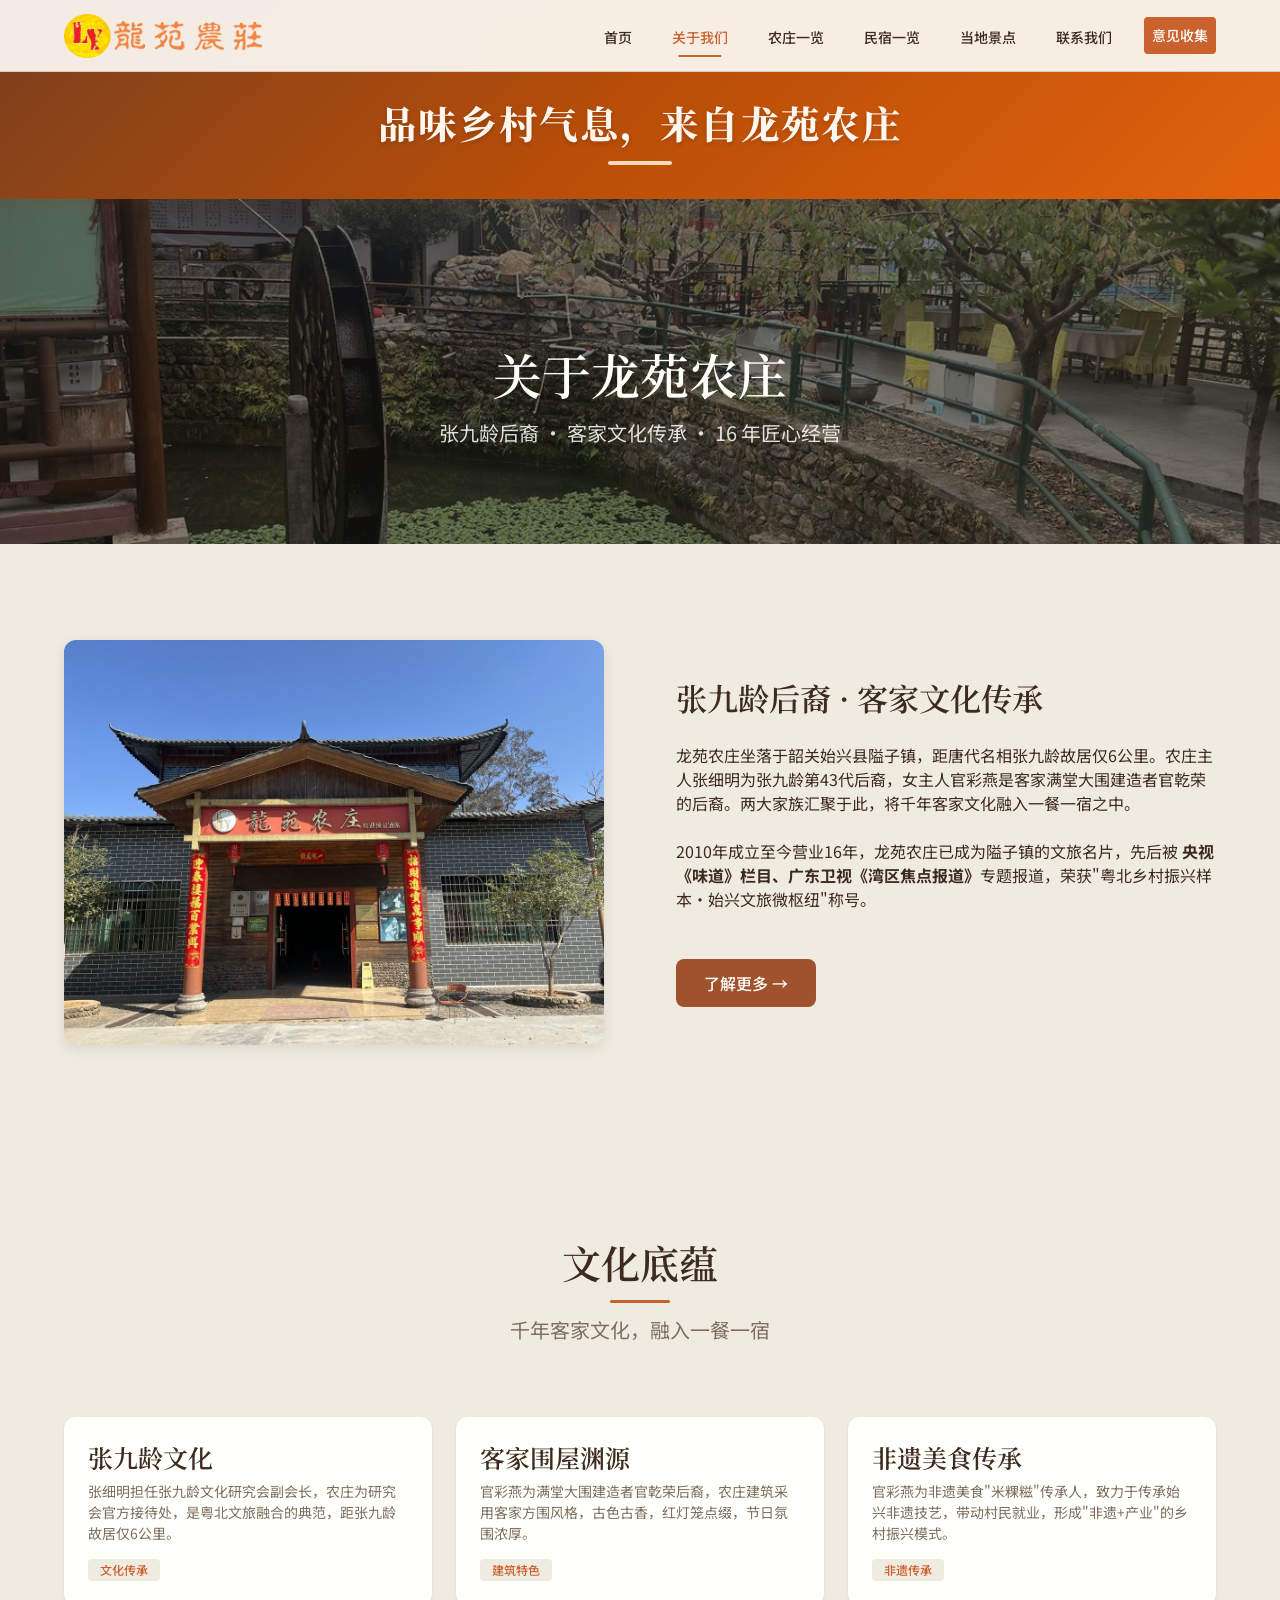
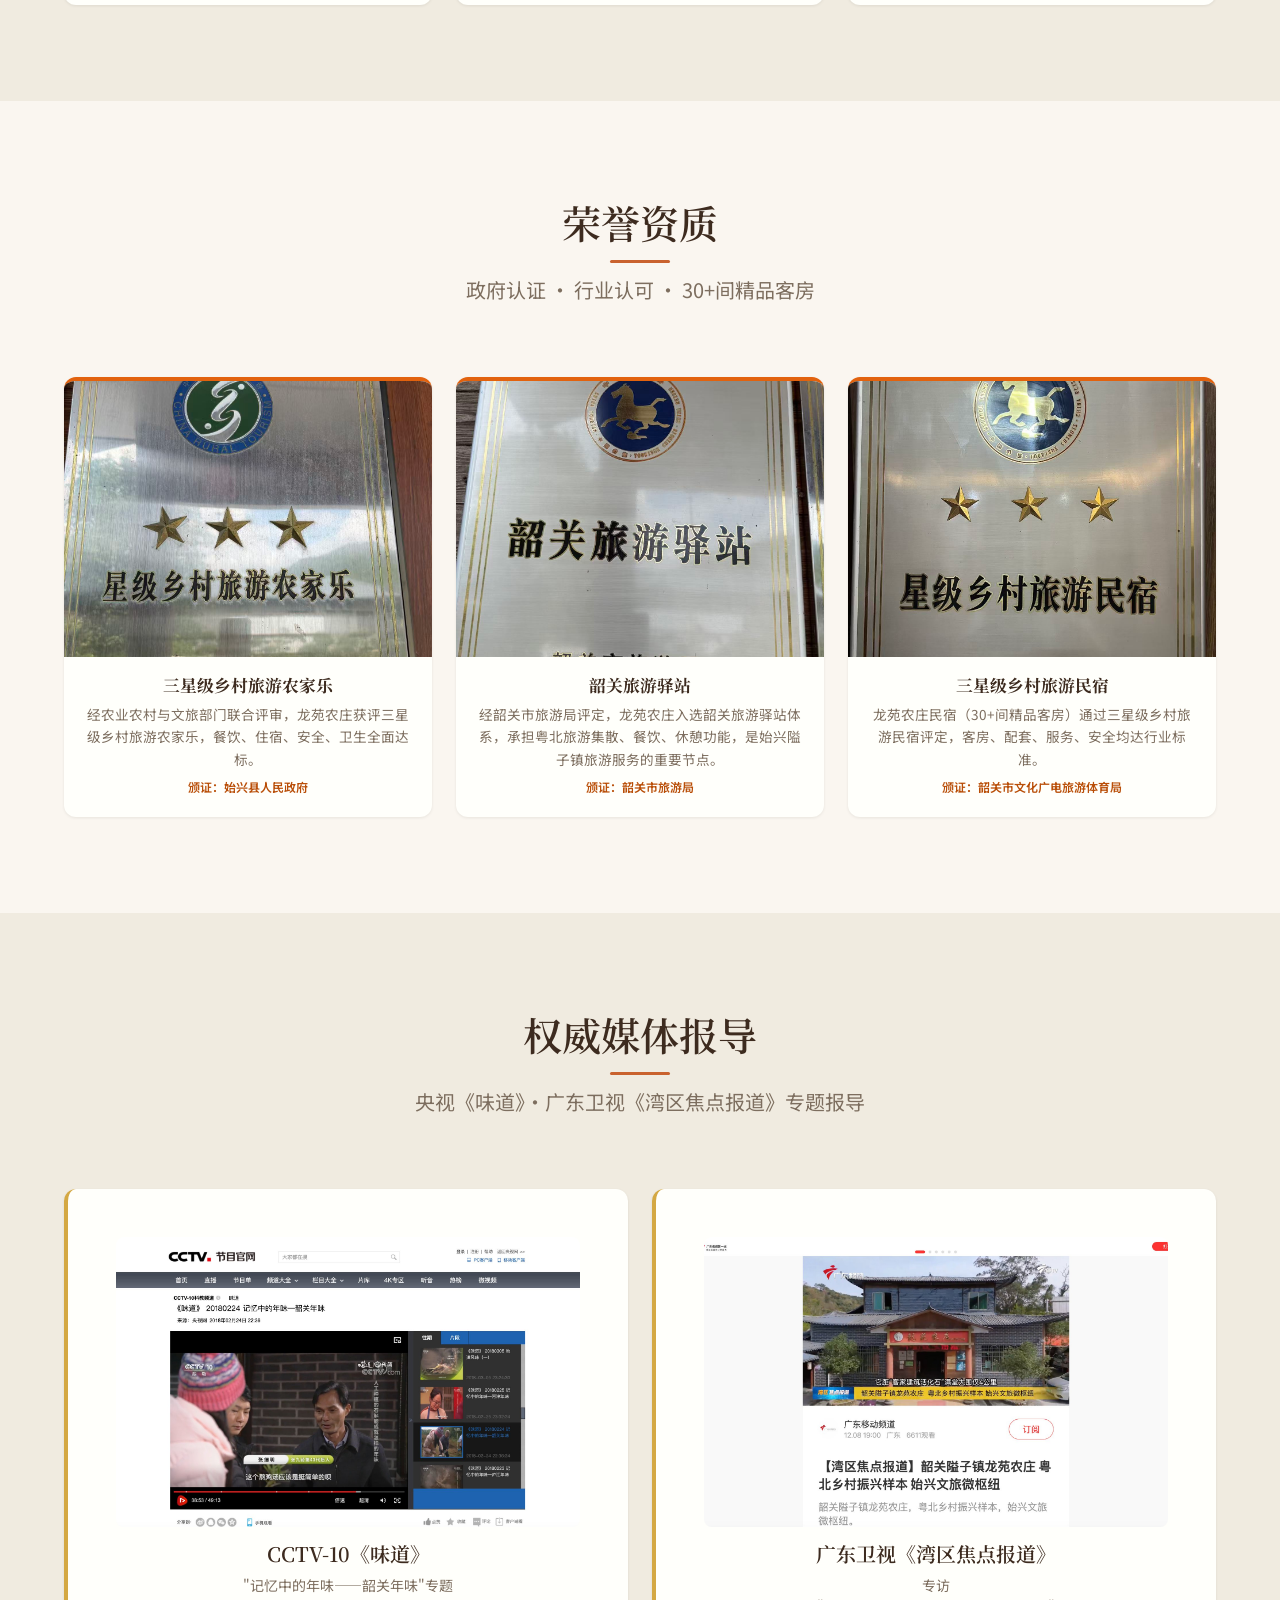
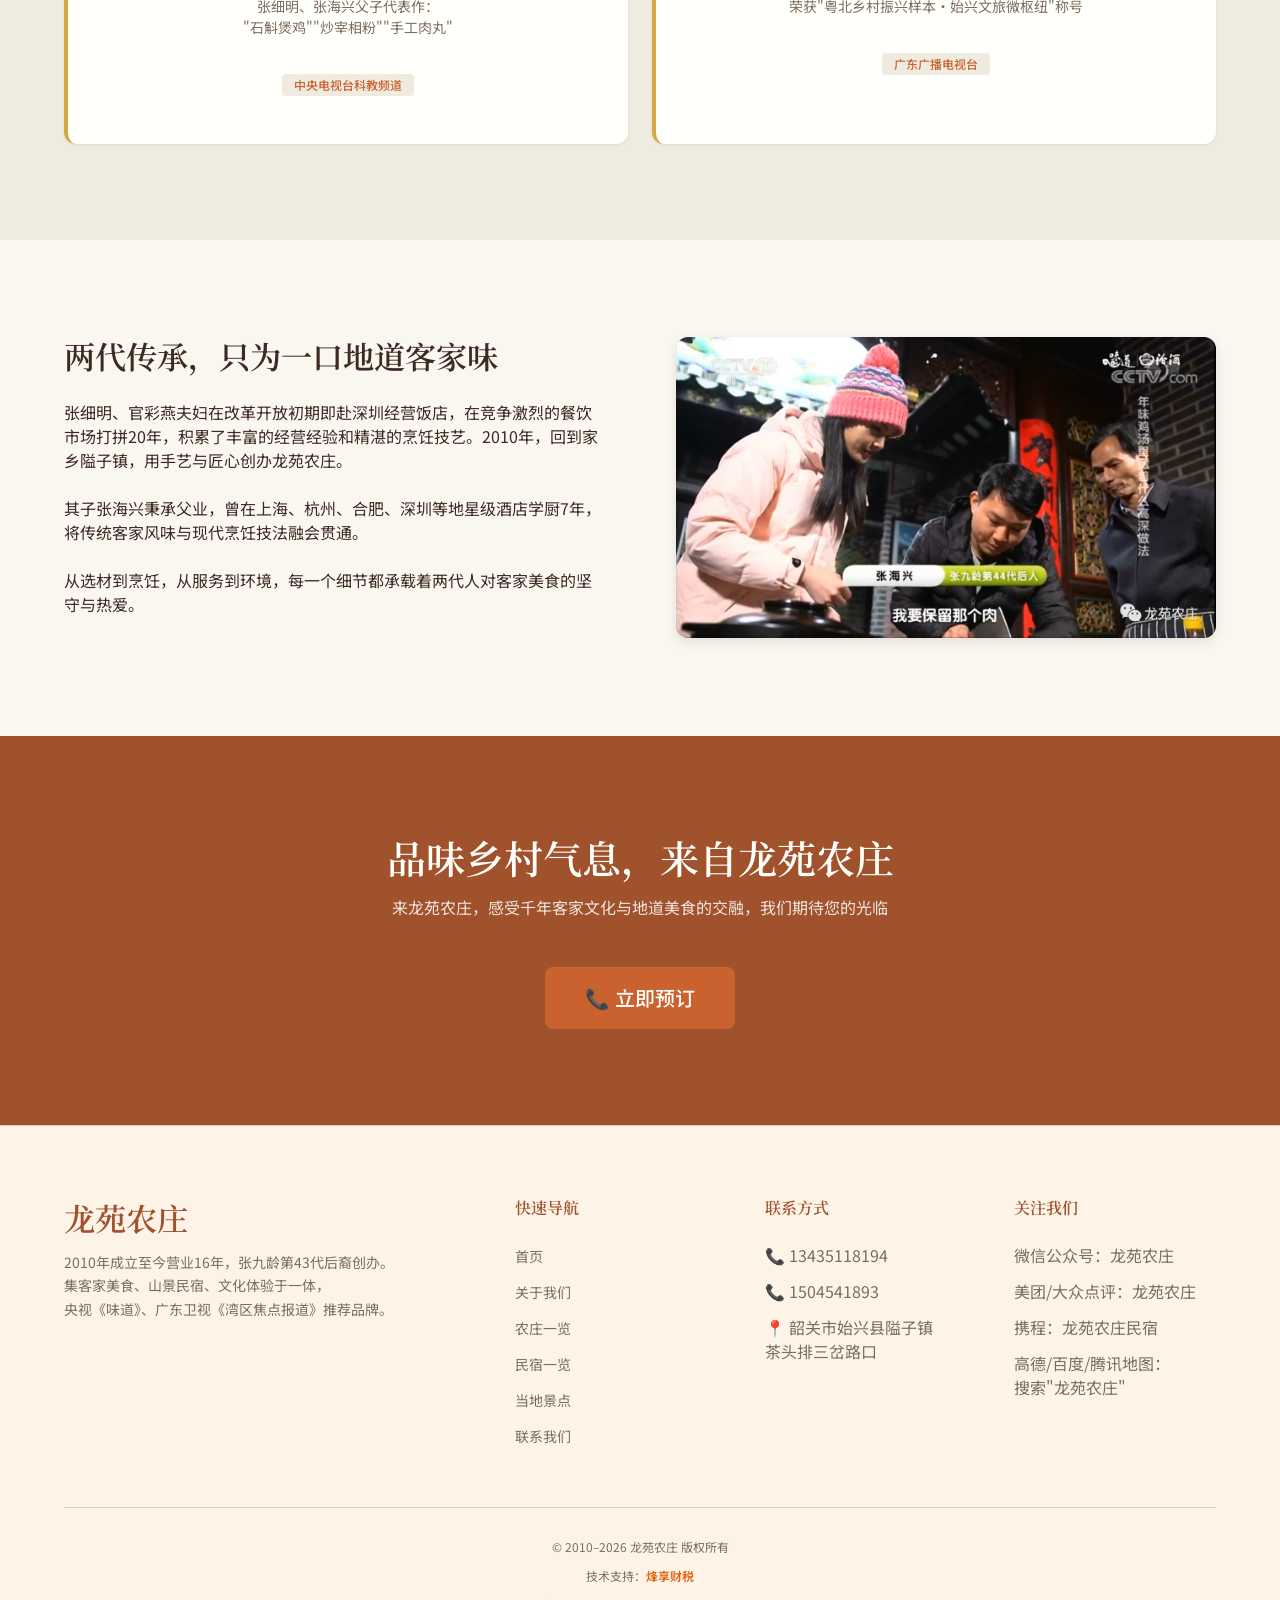
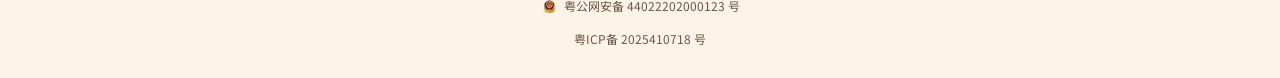
==== commit 25968530: "fix: 删除央视/广东卫视报道多余日期 + 联系页新增对外邮箱market@longyuannz.cn + 全站'后人'改为'后裔'" ====
--- a/about.html
+++ b/about.html
@@ -10,7 +10,7 @@
  <link rel="stylesheet" href="css/style.css">
  <!-- v2 优化增强样式 -->
  <link rel="stylesheet" href="css/v2-enhancements.css">
- <link rel="canonical" href="https://www.longyuannongzhuang.com/about.html">
+ <link rel="canonical" href="https://www.longyuannz.cn/about.html">
  <link rel="llms-txt" href="llms.txt" type="text/plain">
  <!-- Open Graph -->
  <meta property="og:title" content="关于我们 — 龙苑农庄 | 张九龄后裔 · 客家文化传承">
@@ -24,9 +24,9 @@
   "@graph": [
    {
     "@type": "Organization",
-    "@id": "https://www.longyuannongzhuang.com/#business",
+    "@id": "https://www.longyuannz.cn/#business",
     "name": "龙苑农庄",
-    "url": "https://www.longyuannongzhuang.com/about.html",
+    "url": "https://www.longyuannz.cn/about.html",
     "description": "龙苑农庄位于韶关始兴县隘子镇，集客家美食餐饮与精品民宿于一体，由张九龄第43代后裔张细明夫妇创办。",
     "foundingDate": "2010",
     "founder": [
@@ -42,15 +42,15 @@
      "addressCountry": "CN"
     },
     "telephone": "+86-13435118194",
-    "image": "https://www.longyuannongzhuang.com/images/farm/farm-exterior.jpg",
+    "image": "https://www.longyuannz.cn/images/farm/farm-exterior.jpg",
     "areaServed": "韶关始兴县隘子镇",
     "award": ["央视《味道》栏目推荐品牌", "韶州客家菜特色店"]
    },
    {
     "@type": "BreadcrumbList",
     "itemListElement": [
-     { "@type": "ListItem", "position": 1, "name": "首页", "item": "https://www.longyuannongzhuang.com/" },
-     { "@type": "ListItem", "position": 2, "name": "关于我们", "item": "https://www.longyuannongzhuang.com/about.html" }
+     { "@type": "ListItem", "position": 1, "name": "首页", "item": "https://www.longyuannz.cn/" },
+     { "@type": "ListItem", "position": 2, "name": "关于我们", "item": "https://www.longyuannz.cn/about.html" }
     ]
    }
   ]
@@ -106,7 +106,7 @@
     <div class="two-col-content">
      <h2>张九龄后裔 · 客家文化传承</h2>
      <p>龙苑农庄坐落于韶关始兴县隘子镇，距唐代名相张九龄故居仅6公里。农庄主人张细明为张九龄第43代后裔，女主人官彩燕是客家满堂大围建造者官乾荣的后裔。两大家族汇聚于此，将千年客家文化融入一餐一宿之中。</p>
-     <p>2010年成立至今营业16年，龙苑农庄已成为隘子镇的文旅名片，先后被 <strong>2018年2月24日 央视《味道》栏目、2025年12月8日 广东卫视《湾区焦点报道》</strong>专题报道，荣获"粤北乡村振兴样本·始兴文旅微枢纽"称号。</p>
+     <p>2010年成立至今营业16年，龙苑农庄已成为隘子镇的文旅名片，先后被 <strong>央视《味道》栏目、广东卫视《湾区焦点报道》</strong>专题报道，荣获"粤北乡村振兴样本·始兴文旅微枢纽"称号。</p>
      <a href="about.html" class="btn btn-secondary mt-md">了解更多 →</a>
     </div>
    </div>
@@ -198,7 +198,7 @@
       <img class="media-card-img" src="images/media/media-cctv-taste.jpg" alt="CCTV-10《味道》专题报道龙苑农庄" loading="lazy">
      </div>
      <h3>CCTV-10《味道》</h3>
-     <p>2018年2月24日"记忆中的年味——韶关年味"专题<br>张细明、张海兴父子代表作：<br>"石斛煲鸡""炒宰相粉""手工肉丸"</p>
+     <p>"记忆中的年味——韶关年味"专题<br>张细明、张海兴父子代表作：<br>"石斛煲鸡""炒宰相粉""手工肉丸"</p>
      <span class="media-source">中央电视台科教频道</span>
     </div>
     <div class="media-card">
@@ -206,7 +206,7 @@
       <img class="media-card-img" src="images/media/media-gdmobile.jpg" alt="广东移动频道报道龙苑农庄" loading="lazy">
      </div>
      <h3>广东卫视《湾区焦点报道》</h3>
-     <p>2025年12月8日 专访<br>荣获"粤北乡村振兴样本·始兴文旅微枢纽"称号</p>
+     <p>专访<br>荣获"粤北乡村振兴样本·始兴文旅微枢纽"称号</p>
      <span class="media-source">广东广播电视台</span>
     </div>
    </div>
@@ -224,7 +224,7 @@
      <p>从选材到烹饪，从服务到环境，每一个细节都承载着两代人对客家美食的坚守与热爱。</p>
     </div>
     <div class="two-col-img">
-     <img src="images/people/host-zhanghaixing.jpg" alt="张海兴 — 张九龄第44代后人" loading="lazy" width="600" height="450">
+     <img src="images/people/host-zhanghaixing.jpg" alt="张海兴 — 张九龄第44代后裔" loading="lazy" width="600" height="450">
     </div>
    </div>
   </div>
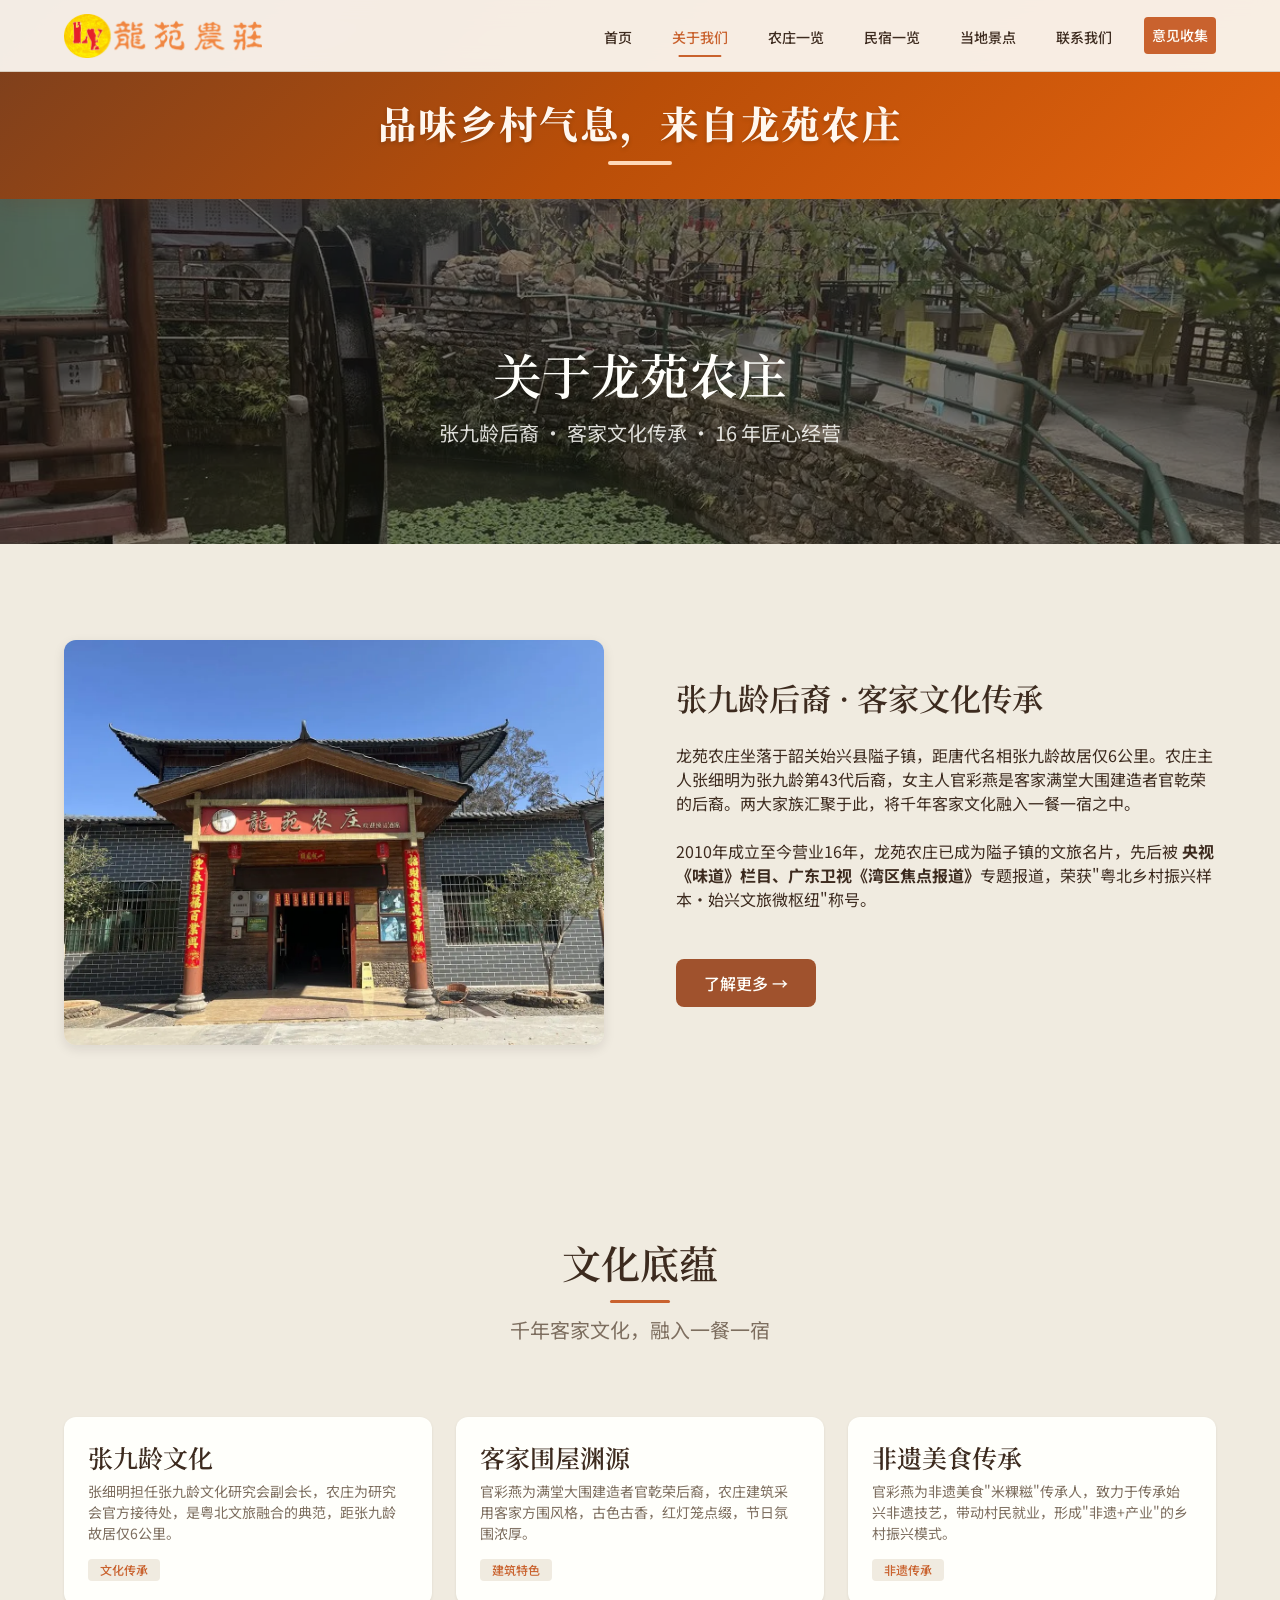
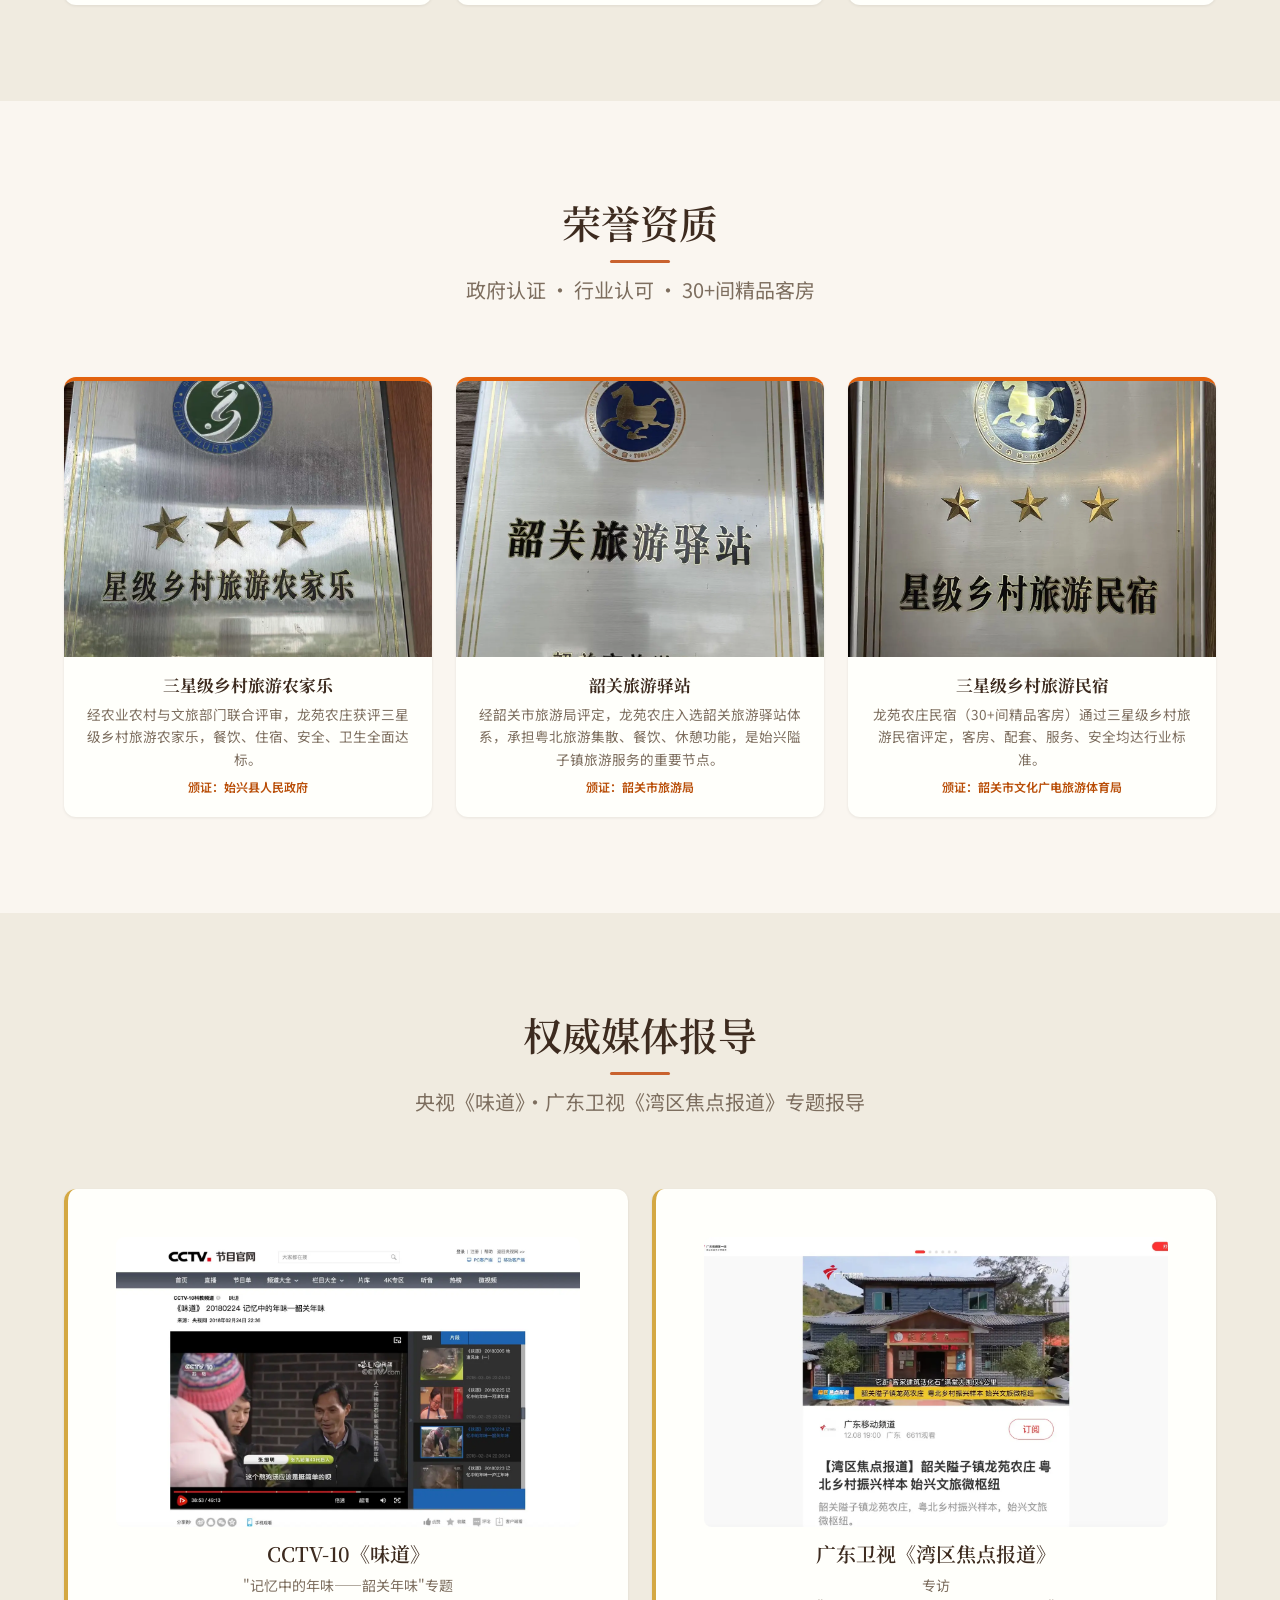
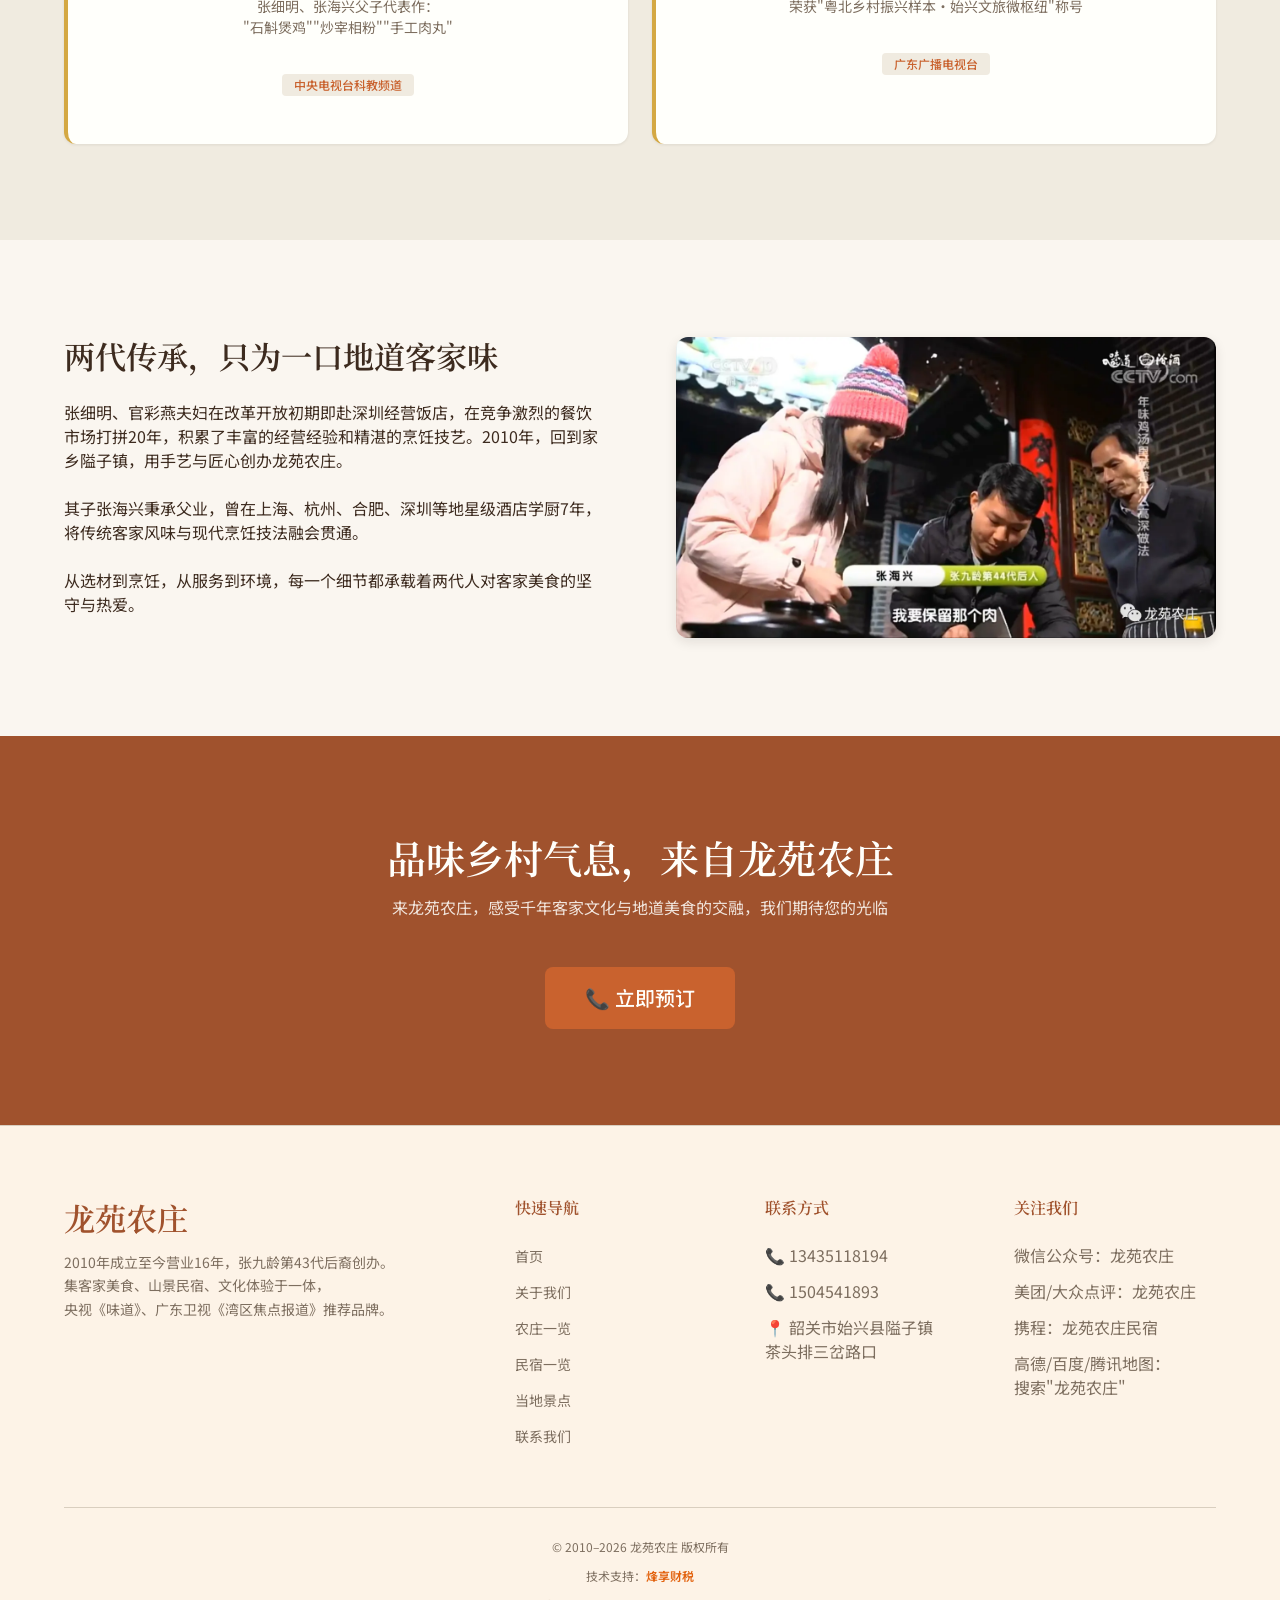
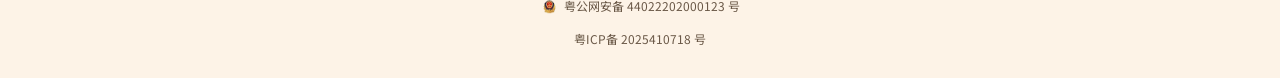
==== commit 46452f18: "perf: 全站图片转 WebP 优化(23.1MB→7.7MB, 省66.6%)，logo/二维码无损保透明，引用同步改写" ====
--- a/about.html
+++ b/about.html
@@ -6,7 +6,7 @@
  <title>关于我们 — 龙苑农庄 | 张九龄后裔 · 客家文化传承 · 16 年匠心经营</title>
  <meta name="description" content="龙苑农庄成立于2010年，由张九龄第43代后裔张细明与满堂大围建造者官乾荣后裔官彩燕夫妇创办。央视《味道》推荐，8000㎡占地，16年匠心经营，客家美食非遗传承。">
  <meta name="keywords" content="龙苑农庄,关于我们,张九龄后裔,官彩燕,张细明,客家文化,满堂大围,非遗美食,米粿糍,韶关始兴">
- <link rel="icon" type="image/x-icon" href="images/logo/logo-icon.png">
+ <link rel="icon" type="image/x-icon" href="images/logo/logo-icon.webp">
  <link rel="stylesheet" href="css/style.css">
  <!-- v2 优化增强样式 -->
  <link rel="stylesheet" href="css/v2-enhancements.css">
@@ -15,7 +15,7 @@
  <!-- Open Graph -->
  <meta property="og:title" content="关于我们 — 龙苑农庄 | 张九龄后裔 · 客家文化传承">
  <meta property="og:description" content="龙苑农庄由张九龄第43代后裔夫妇创办，16年匠心经营，央视《味道》推荐品牌。">
- <meta property="og:image" content="images/farm/farm-exterior.jpg">
+ <meta property="og:image" content="images/farm/farm-exterior.webp">
  <meta property="og:type" content="website">
  <!-- Structured Data (v2 增强) -->
  <script type="application/ld+json">
@@ -42,7 +42,7 @@
      "addressCountry": "CN"
     },
     "telephone": "+86-13435118194",
-    "image": "https://www.longyuannz.cn/images/farm/farm-exterior.jpg",
+    "image": "https://www.longyuannz.cn/images/farm/farm-exterior.webp",
     "areaServed": "韶关始兴县隘子镇",
     "award": ["央视《味道》栏目推荐品牌", "韶州客家菜特色店"]
    },
@@ -63,7 +63,7 @@
  <nav class="nav" role="navigation" aria-label="主导航">
   <div class="container nav-inner">
    <a href="index.html" class="nav-logo" aria-label="龙苑农庄首页">
-    <img src="images/logo/logo.png" alt="龙苑农庄" width="180" height="44">
+    <img src="images/logo/logo.webp" alt="龙苑农庄" width="180" height="44">
    </a>
    <button class="nav-toggle" aria-label="菜单" aria-expanded="false">
     <span></span><span></span><span></span>
@@ -89,7 +89,7 @@
 
 
  <!-- Page Header BG -->
- <section class="page-header-bg" style="background-image: url('images/farm/farm-pond.jpg')" aria-label="页面头部">
+ <section class="page-header-bg" style="background-image: url('images/farm/farm-pond.webp')" aria-label="页面头部">
   <div class="container">
    <h1 class="page-title">关于龙苑农庄</h1>
    <p class="page-subtitle">张九龄后裔 · 客家文化传承 · 16 年匠心经营</p>
@@ -101,7 +101,7 @@
   <div class="container">
    <div class="two-col">
     <div class="two-col-img">
-     <img src="images/farm/farm-exterior.jpg" alt="龙苑农庄门面" loading="lazy" width="600" height="450">
+     <img src="images/farm/farm-exterior.webp" alt="龙苑农庄门面" loading="lazy" width="600" height="450">
     </div>
     <div class="two-col-content">
      <h2>张九龄后裔 · 客家文化传承</h2>
@@ -157,7 +157,7 @@
    </div>
    <div class="honor-grid">
     <div class="honor-item">
-     <img class="honor-img" src="images/honors/honor-3star-farm.jpg" alt="三星级乡村旅游农家乐" loading="lazy">
+     <img class="honor-img" src="images/honors/honor-3star-farm.webp" alt="三星级乡村旅游农家乐" loading="lazy">
      <div class="honor-item-body">
       <h4>三星级乡村旅游农家乐</h4>
       <p>经农业农村与文旅部门联合评审，龙苑农庄获评三星级乡村旅游农家乐，餐饮、住宿、安全、卫生全面达标。</p>
@@ -165,7 +165,7 @@
      </div>
     </div>
     <div class="honor-item">
-     <img class="honor-img" src="images/honors/honor-shaoguan-station.jpg" alt="韶关旅游驿站" loading="lazy">
+     <img class="honor-img" src="images/honors/honor-shaoguan-station.webp" alt="韶关旅游驿站" loading="lazy">
      <div class="honor-item-body">
       <h4>韶关旅游驿站</h4>
       <p>经韶关市旅游局评定，龙苑农庄入选韶关旅游驿站体系，承担粤北旅游集散、餐饮、休憩功能，是始兴隘子镇旅游服务的重要节点。</p>
@@ -173,7 +173,7 @@
      </div>
     </div>
     <div class="honor-item">
-     <img class="honor-img" src="images/honors/honor-3star-homestay.jpg" alt="三星级乡村旅游民宿" loading="lazy">
+     <img class="honor-img" src="images/honors/honor-3star-homestay.webp" alt="三星级乡村旅游民宿" loading="lazy">
      <div class="honor-item-body">
       <h4>三星级乡村旅游民宿</h4>
       <p>龙苑农庄民宿（30+间精品客房）通过三星级乡村旅游民宿评定，客房、配套、服务、安全均达行业标准。</p>
@@ -195,7 +195,7 @@
    <div class="media-grid stagger-children" style="grid-template-columns: repeat(2, 1fr);">
     <div class="media-card">
      <div class="media-card-media">
-      <img class="media-card-img" src="images/media/media-cctv-taste.jpg" alt="CCTV-10《味道》专题报道龙苑农庄" loading="lazy">
+      <img class="media-card-img" src="images/media/media-cctv-taste.webp" alt="CCTV-10《味道》专题报道龙苑农庄" loading="lazy">
      </div>
      <h3>CCTV-10《味道》</h3>
      <p>"记忆中的年味——韶关年味"专题<br>张细明、张海兴父子代表作：<br>"石斛煲鸡""炒宰相粉""手工肉丸"</p>
@@ -203,7 +203,7 @@
     </div>
     <div class="media-card">
      <div class="media-card-media">
-      <img class="media-card-img" src="images/media/media-gdmobile.jpg" alt="广东移动频道报道龙苑农庄" loading="lazy">
+      <img class="media-card-img" src="images/media/media-gdmobile.webp" alt="广东移动频道报道龙苑农庄" loading="lazy">
      </div>
      <h3>广东卫视《湾区焦点报道》</h3>
      <p>专访<br>荣获"粤北乡村振兴样本·始兴文旅微枢纽"称号</p>
@@ -224,7 +224,7 @@
      <p>从选材到烹饪，从服务到环境，每一个细节都承载着两代人对客家美食的坚守与热爱。</p>
     </div>
     <div class="two-col-img">
-     <img src="images/people/host-zhanghaixing.jpg" alt="张海兴 — 张九龄第44代后裔" loading="lazy" width="600" height="450">
+     <img src="images/people/host-zhanghaixing.webp" alt="张海兴 — 张九龄第44代后裔" loading="lazy" width="600" height="450">
     </div>
    </div>
   </div>
@@ -281,7 +281,7 @@
     <p>技术支持：<a href="https://www.fengxiangld.cn" target="_blank" rel="noopener" style="color:#E2620E;text-decoration:none;font-weight:600;">烽享财税</a></p>
     <p>
      <a href="https://beian.mps.gov.cn/#/query/webSearch?code=44022202000123" target="_blank" rel="noopener noreferrer" style="color:#6a5847;text-decoration:none;display:inline-flex;align-items:center;gap:6px;">
-      <img src="images/icons/beian.png" alt="公安网监" width="18" height="18" style="vertical-align:middle;">
+      <img src="images/icons/beian.webp" alt="公安网监" width="18" height="18" style="vertical-align:middle;">
       粤公网安备 44022202000123 号
      </a>
     </p>
--- a/css/v2-enhancements.css
+++ b/css/v2-enhancements.css
@@ -512,7 +512,7 @@
   .benefit-card-media img { height: 180px; }
 }
 
-/* ─── footer 底部内容居中（公安图标 beian.png 已替换） ─── */
+/* ─── footer 底部内容居中（公安图标 beian.webp 已替换） ─── */
 .footer-bottom { text-align: center !important; }
 .footer-bottom p { text-align: center !important; }
 .footer-bottom img { display: inline-block; }
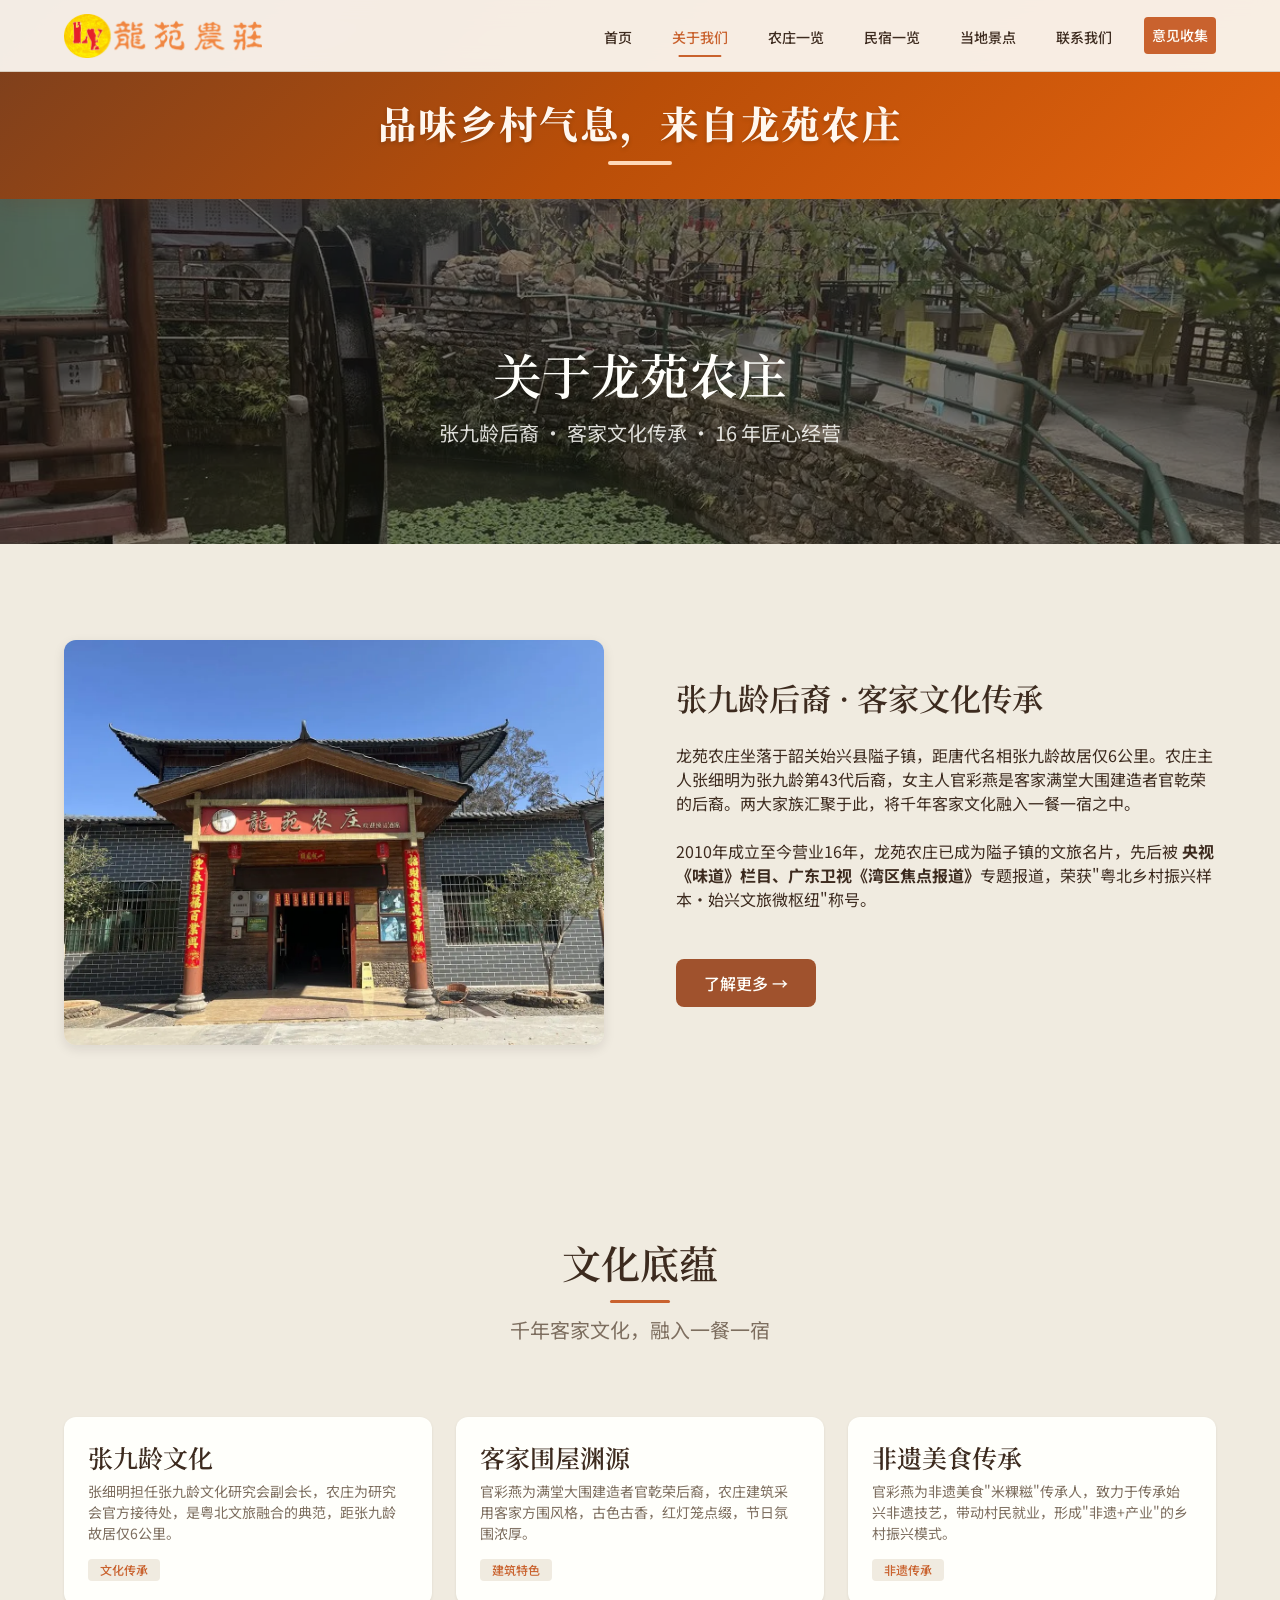
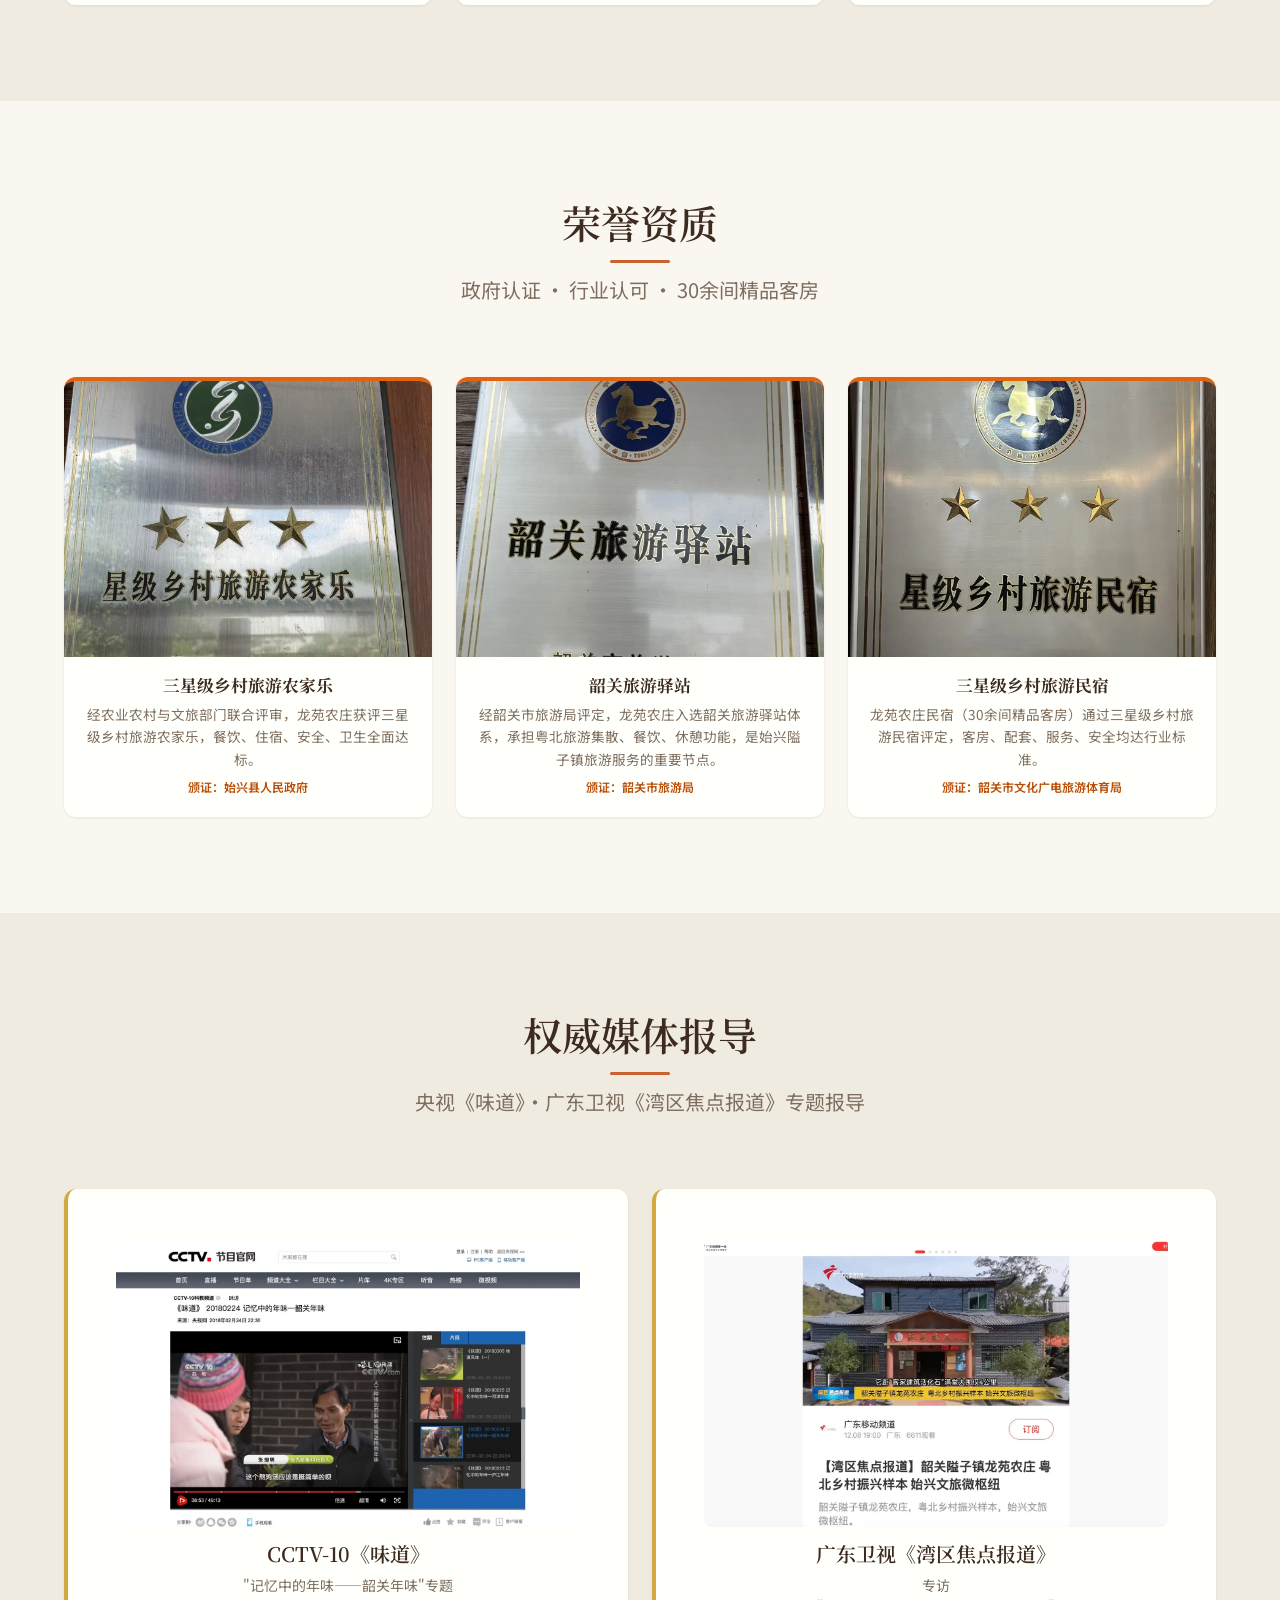
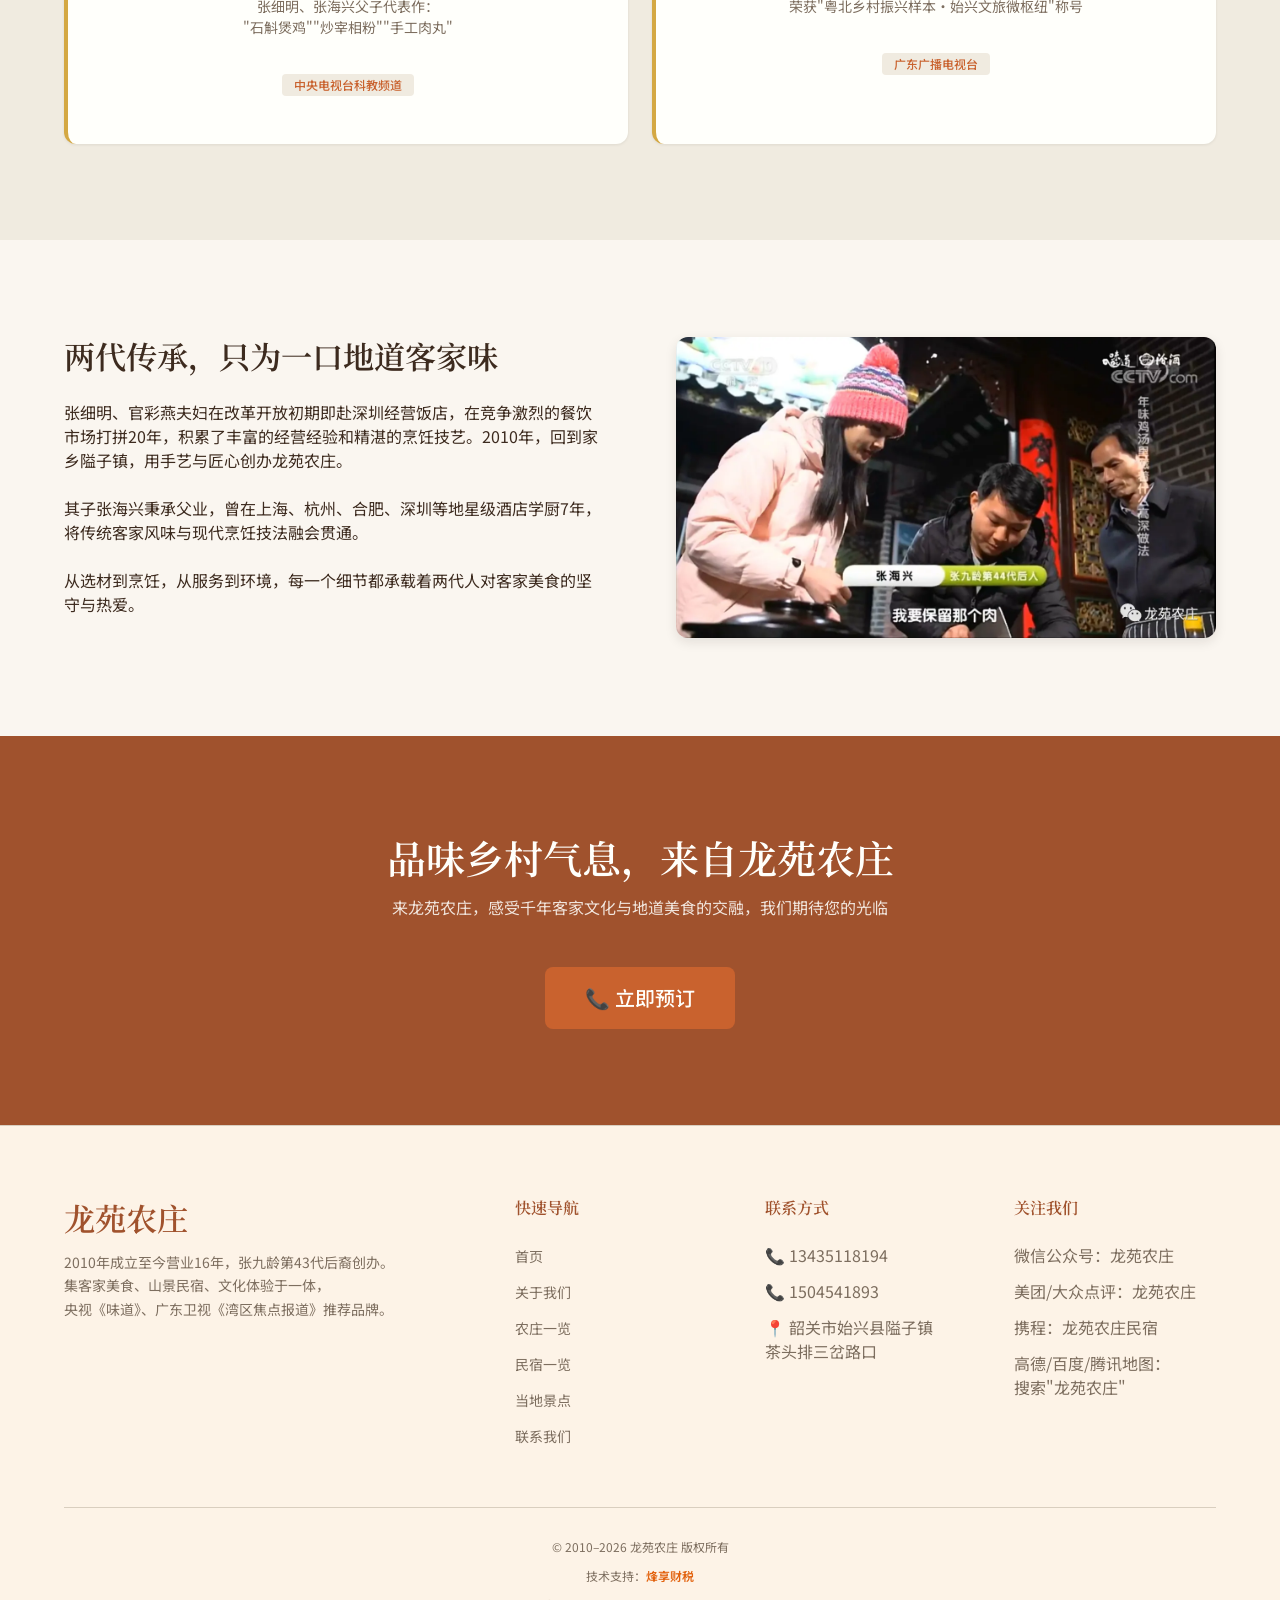
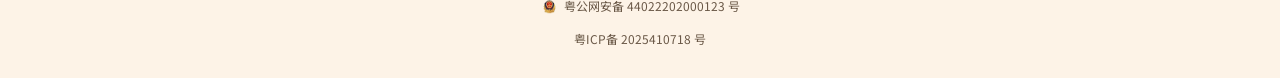
==== commit 4f48a3b9: "fix: 删除全站虚构评分数据(4.8/1268)与民宿房量统一为30余间 - llms.txt: 删除评分行(原含'数据是示例'自曝声明)、FAQ房量同步 - farm.html / homesta" ====
--- a/about.html
+++ b/about.html
@@ -13,10 +13,16 @@
  <link rel="canonical" href="https://www.longyuannz.cn/about.html">
  <link rel="llms-txt" href="llms.txt" type="text/plain">
  <!-- Open Graph -->
- <meta property="og:title" content="关于我们 — 龙苑农庄 | 张九龄后裔 · 客家文化传承">
- <meta property="og:description" content="龙苑农庄由张九龄第43代后裔夫妇创办，16年匠心经营，央视《味道》推荐品牌。">
- <meta property="og:image" content="images/farm/farm-exterior.webp">
- <meta property="og:type" content="website">
+   <meta property="og:title" content="关于我们 — 龙苑农庄 | 张九龄后裔 · 客家文化传承">
+  <meta property="og:description" content="龙苑农庄由张九龄第43代后裔夫妇创办，16年匠心经营，央视《味道》推荐品牌。">
+  <meta property="og:image" content="https://longyuannongzhuang.oss-cn-shenzhen.aliyuncs.com/images/logo/wechat-share.png">
+  <meta property="og:type" content="website">
+  <meta property="og:url" content="https://www.longyuannz.cn/about.html">
+  <meta property="og:site_name" content="龙苑农庄">
+  <meta property="og:locale" content="zh_CN">
+  <meta property="og:image:width" content="400">
+  <meta property="og:image:height" content="396">
+  <meta property="og:image:type" content="image/png">
  <!-- Structured Data (v2 增强) -->
  <script type="application/ld+json">
  {
@@ -153,7 +159,7 @@
    <div class="section-header">
     <h2>荣誉资质</h2>
     <span class="section-divider"></span>
-    <p>政府认证 · 行业认可 · 30+间精品客房</p>
+    <p>政府认证 · 行业认可 · 30余间精品客房</p>
    </div>
    <div class="honor-grid">
     <div class="honor-item">
@@ -176,7 +182,7 @@
      <img class="honor-img" src="images/honors/honor-3star-homestay.webp" alt="三星级乡村旅游民宿" loading="lazy">
      <div class="honor-item-body">
       <h4>三星级乡村旅游民宿</h4>
-      <p>龙苑农庄民宿（30+间精品客房）通过三星级乡村旅游民宿评定，客房、配套、服务、安全均达行业标准。</p>
+      <p>龙苑农庄民宿（30余间精品客房）通过三星级乡村旅游民宿评定，客房、配套、服务、安全均达行业标准。</p>
       <span class="honor-issuer">颁证：韶关市文化广电旅游体育局</span>
      </div>
     </div>
